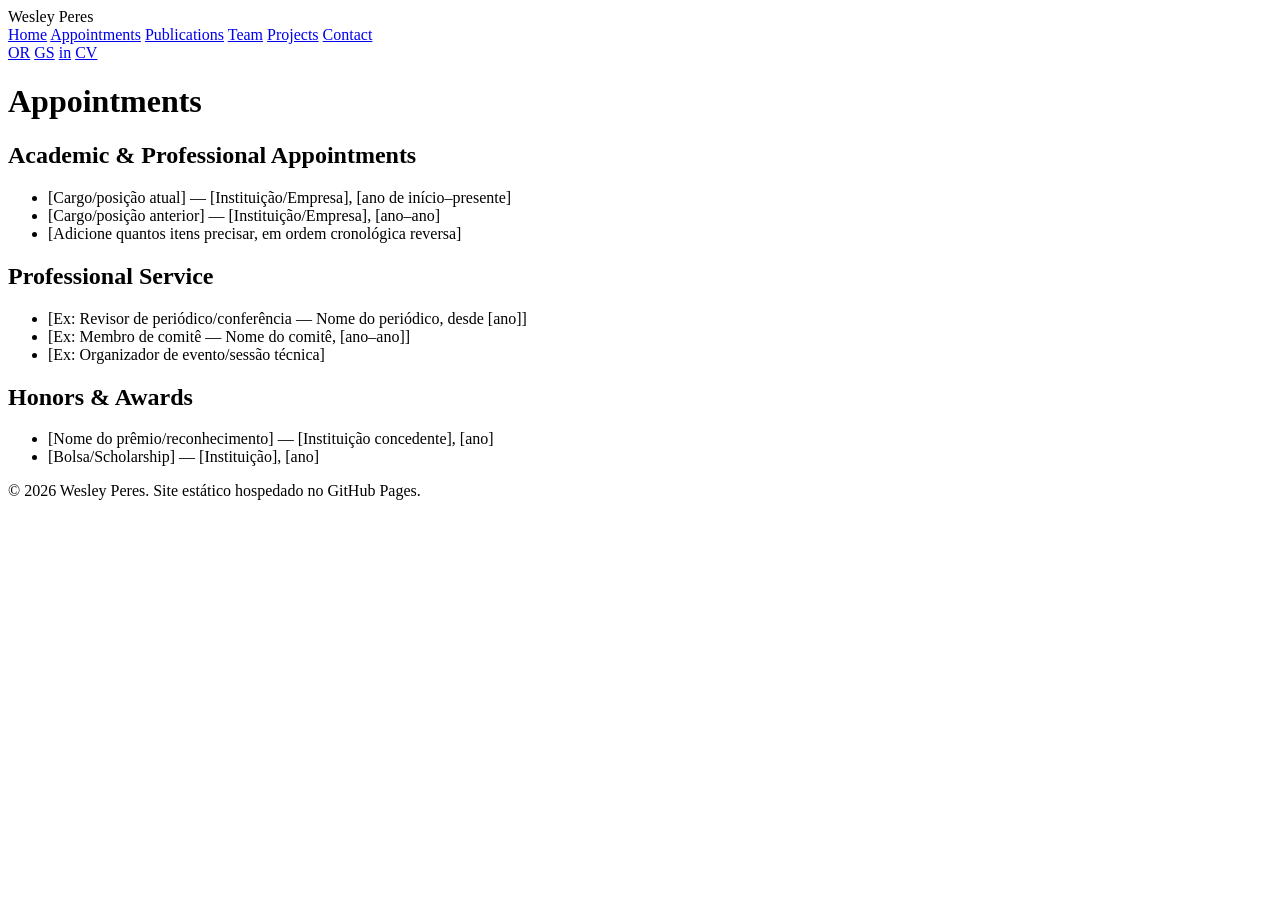
==== appointments.html @ 25b3e87f "Add files via upload" ====
<!DOCTYPE html>
<html lang="pt-br">
<head>
<meta charset="UTF-8">
<meta name="viewport" content="width=device-width, initial-scale=1, user-scalable=no">
<title>Wesley Peres - Appointments</title>
<link rel="stylesheet" href="style.css">
</head>
<body>

<header class="site-header">
  <nav class="site-nav">
    <span class="brand">Wesley Peres</span>
    <div class="nav-right">
      <div class="nav-links">
        <a href="index.html">Home</a>
        <a href="appointments.html" class="active">Appointments</a>
        <a href="publications.html">Publications</a>
        <a href="team.html">Team</a>
        <a href="projects.html">Projects</a>
        <a href="contact.html">Contact</a>
      </div>
      <div class="social-icons">
        <a href="#" title="ORCID" class="icon-link placeholder">OR</a>
        <a href="#" title="Google Scholar" class="icon-link placeholder">GS</a>
        <a href="#" title="LinkedIn" class="icon-link placeholder">in</a>
        <a href="#" title="Bio / CV" class="icon-link placeholder">CV</a>
      </div>
    </div>
  </nav>
</header>

<main>
  <h1>Appointments</h1>

  <h2>Academic &amp; Professional Appointments</h2>
  <ul class="topic-list">
    <li class="placeholder">[Cargo/posição atual] — [Instituição/Empresa], [ano de início–presente]</li>
    <li class="placeholder">[Cargo/posição anterior] — [Instituição/Empresa], [ano–ano]</li>
    <li class="placeholder">[Adicione quantos itens precisar, em ordem cronológica reversa]</li>
  </ul>

  <h2>Professional Service</h2>
  <ul class="topic-list">
    <li class="placeholder">[Ex: Revisor de periódico/conferência — Nome do periódico, desde [ano]]</li>
    <li class="placeholder">[Ex: Membro de comitê — Nome do comitê, [ano–ano]]</li>
    <li class="placeholder">[Ex: Organizador de evento/sessão técnica]</li>
  </ul>

  <h2>Honors &amp; Awards</h2>
  <ul class="topic-list">
    <li class="placeholder">[Nome do prêmio/reconhecimento] — [Instituição concedente], [ano]</li>
    <li class="placeholder">[Bolsa/Scholarship] — [Instituição], [ano]</li>
  </ul>
</main>

<footer class="site-footer">
  &copy; 2026 Wesley Peres. Site estático hospedado no GitHub Pages.
</footer>

</body>
</html>
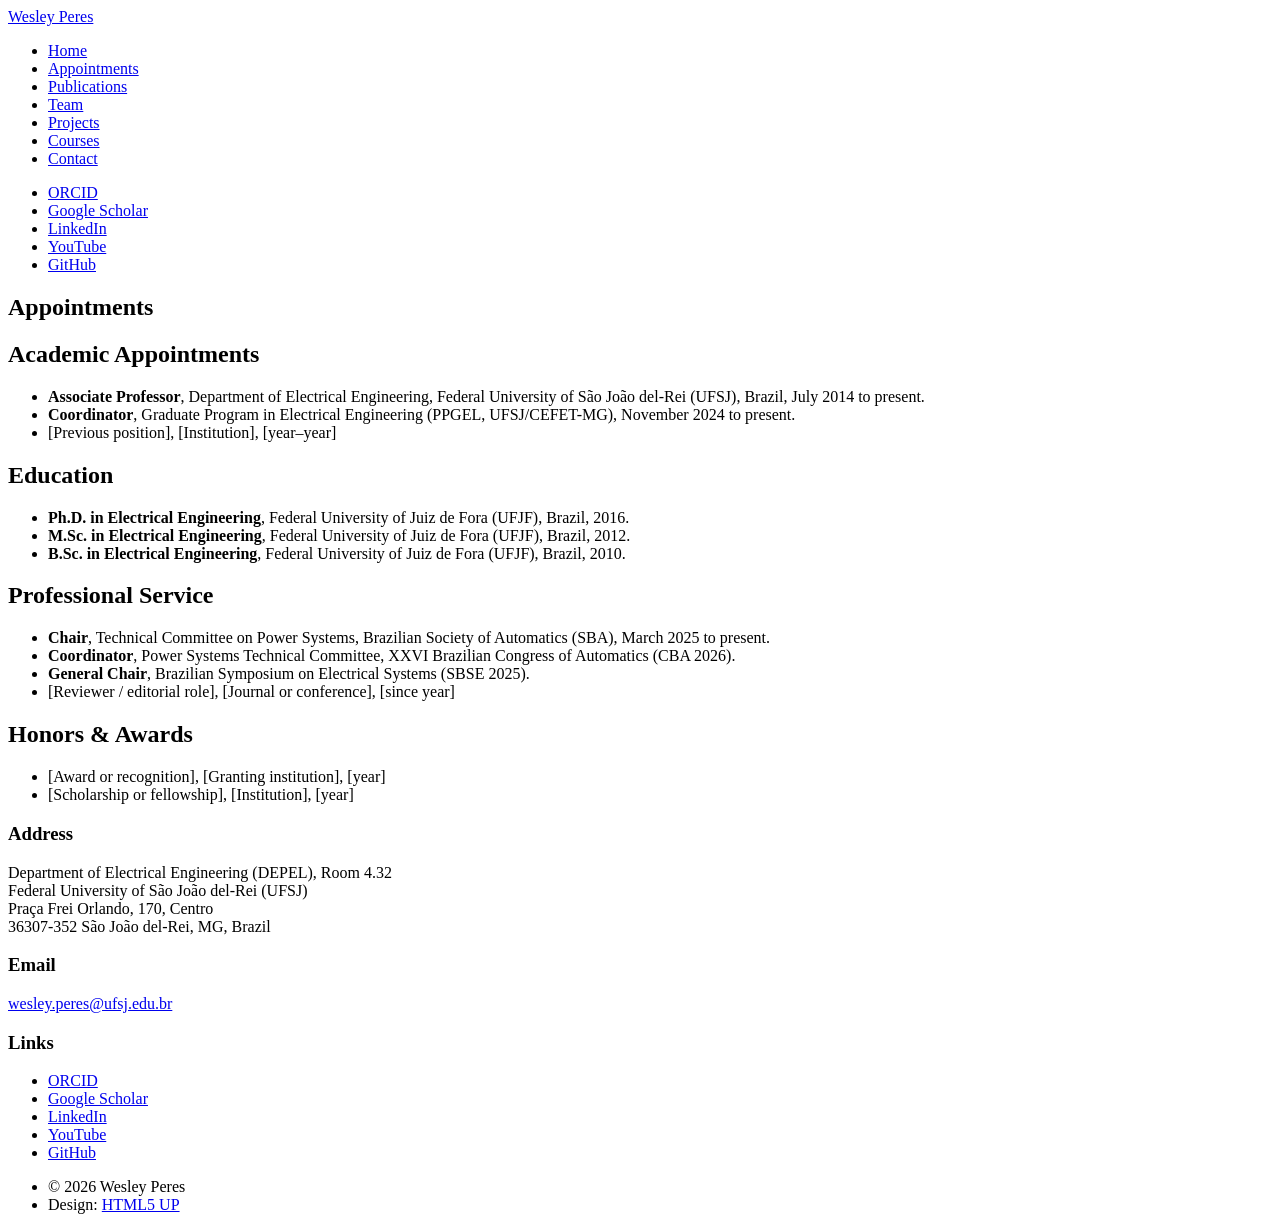
==== commit b8f99a1d: "Add files via upload" ====
--- a/appointments.html
+++ b/appointments.html
@@ -1,62 +1,131 @@
-<!DOCTYPE html>
-<html lang="pt-br">
-<head>
-<meta charset="UTF-8">
-<meta name="viewport" content="width=device-width, initial-scale=1, user-scalable=no">
-<title>Wesley Peres - Appointments</title>
-<link rel="stylesheet" href="style.css">
-</head>
-<body>
+<!DOCTYPE HTML>
+<!--
+	Massively by HTML5 UP
+	html5up.net | @ajlkn
+	Free for personal and commercial use under the CCA 3.0 license (html5up.net/license)
+-->
+<html lang="en">
+	<head>
+		<title>Wesley Peres - Appointments</title>
+		<meta charset="utf-8" />
+		<meta name="viewport" content="width=device-width, initial-scale=1" />
+		<meta name="description" content="Wesley Peres, Associate Professor of Electrical Engineering at the Federal University of São João del-Rei (UFSJ), Brazil. Power system dynamics, control, optimization and stability." />
+		<link rel="stylesheet" href="assets/css/main.css" />
+		<link rel="stylesheet" href="assets/css/custom.css" />
+		<noscript><link rel="stylesheet" href="assets/css/noscript.css" /></noscript>
+	</head>
+	<body class="is-preload">
 
-<header class="site-header">
-  <nav class="site-nav">
-    <span class="brand">Wesley Peres</span>
-    <div class="nav-right">
-      <div class="nav-links">
-        <a href="index.html">Home</a>
-        <a href="appointments.html" class="active">Appointments</a>
-        <a href="publications.html">Publications</a>
-        <a href="team.html">Team</a>
-        <a href="projects.html">Projects</a>
-        <a href="contact.html">Contact</a>
-      </div>
-      <div class="social-icons">
-        <a href="#" title="ORCID" class="icon-link placeholder">OR</a>
-        <a href="#" title="Google Scholar" class="icon-link placeholder">GS</a>
-        <a href="#" title="LinkedIn" class="icon-link placeholder">in</a>
-        <a href="#" title="Bio / CV" class="icon-link placeholder">CV</a>
-      </div>
-    </div>
-  </nav>
-</header>
+		<!-- Wrapper -->
+			<div id="wrapper">
 
-<main>
-  <h1>Appointments</h1>
+				<!-- Header -->
+					<header id="header">
+						<a href="index.html" class="logo">Wesley Peres</a>
+					</header>
 
-  <h2>Academic &amp; Professional Appointments</h2>
-  <ul class="topic-list">
-    <li class="placeholder">[Cargo/posição atual] — [Instituição/Empresa], [ano de início–presente]</li>
-    <li class="placeholder">[Cargo/posição anterior] — [Instituição/Empresa], [ano–ano]</li>
-    <li class="placeholder">[Adicione quantos itens precisar, em ordem cronológica reversa]</li>
-  </ul>
+				<!-- Nav -->
+					<nav id="nav">
+						<ul class="links">
+							<li><a href="index.html">Home</a></li>
+							<li class="active"><a href="appointments.html">Appointments</a></li>
+							<li><a href="publications.html">Publications</a></li>
+							<li><a href="team.html">Team</a></li>
+							<li><a href="projects.html">Projects</a></li>
+							<li><a href="courses.html">Courses</a></li>
+							<li><a href="contact.html">Contact</a></li>
+						</ul>
+						<ul class="icons">
+							<li><a href="https://orcid.org/0000-0003-3668-040X" class="icon brands fa-orcid"><span class="label">ORCID</span></a></li>
+							<li><a href="https://wesleyperesbr.github.io/bio/" class="icon solid fa-graduation-cap"><span class="label">Google Scholar</span></a></li><!-- TODO: trocar pelo link direto do Google Scholar -->
+							<li><a href="https://wesleyperesbr.github.io/bio/" class="icon brands fa-linkedin-in"><span class="label">LinkedIn</span></a></li><!-- TODO: trocar pelo link direto do LinkedIn -->
+							<li><a href="https://wesleyperesbr.github.io/bio/" class="icon brands fa-youtube"><span class="label">YouTube</span></a></li><!-- TODO: trocar pelo link direto do canal -->
+							<li><a href="https://github.com/wesleyperesbr" class="icon brands fa-github"><span class="label">GitHub</span></a></li>
+						</ul>
+					</nav>
 
-  <h2>Professional Service</h2>
-  <ul class="topic-list">
-    <li class="placeholder">[Ex: Revisor de periódico/conferência — Nome do periódico, desde [ano]]</li>
-    <li class="placeholder">[Ex: Membro de comitê — Nome do comitê, [ano–ano]]</li>
-    <li class="placeholder">[Ex: Organizador de evento/sessão técnica]</li>
-  </ul>
+				<!-- Main -->
+					<div id="main">
 
-  <h2>Honors &amp; Awards</h2>
-  <ul class="topic-list">
-    <li class="placeholder">[Nome do prêmio/reconhecimento] — [Instituição concedente], [ano]</li>
-    <li class="placeholder">[Bolsa/Scholarship] — [Instituição], [ano]</li>
-  </ul>
-</main>
+						<section class="post">
+								<header class="major">
+									<h1>Appointments</h1>
+								</header>
 
-<footer class="site-footer">
-  &copy; 2026 Wesley Peres. Site estático hospedado no GitHub Pages.
-</footer>
+								<h2>Academic Appointments</h2>
+								<ul>
+									<li><b>Associate Professor</b>, Department of Electrical Engineering, Federal University of São João del-Rei (UFSJ), Brazil, July 2014 to present.</li>
+									<li><b>Coordinator</b>, Graduate Program in Electrical Engineering (PPGEL, UFSJ/CEFET-MG), November 2024 to present.</li><!-- CONFIRA: título exato do cargo e datas -->
+									<li>[Previous position], [Institution], [year–year]</li>
+								</ul>
 
-</body>
+								<h2>Education</h2>
+								<ul>
+									<li><b>Ph.D. in Electrical Engineering</b>, Federal University of Juiz de Fora (UFJF), Brazil, 2016.</li>
+									<li><b>M.Sc. in Electrical Engineering</b>, Federal University of Juiz de Fora (UFJF), Brazil, 2012.</li>
+									<li><b>B.Sc. in Electrical Engineering</b>, Federal University of Juiz de Fora (UFJF), Brazil, 2010.</li>
+								</ul>
+
+								<h2>Professional Service</h2>
+								<ul>
+									<li><b>Chair</b>, Technical Committee on Power Systems, Brazilian Society of Automatics (SBA), March 2025 to present.</li>
+									<li><b>Coordinator</b>, Power Systems Technical Committee, XXVI Brazilian Congress of Automatics (CBA 2026).</li>
+									<li><b>General Chair</b>, Brazilian Symposium on Electrical Systems (SBSE 2025).</li>
+									<li>[Reviewer / editorial role], [Journal or conference], [since year]</li>
+								</ul>
+
+								<h2>Honors &amp; Awards</h2>
+								<ul>
+									<li>[Award or recognition], [Granting institution], [year]</li>
+									<li>[Scholarship or fellowship], [Institution], [year]</li>
+								</ul>
+
+						</section>
+
+					</div>
+
+				<!-- Footer -->
+					<footer id="footer">
+						<section class="split contact">
+							<section class="alt">
+								<h3>Address</h3>
+								<p>Department of Electrical Engineering (DEPEL), Room 4.32<br />
+								Federal University of São João del-Rei (UFSJ)<br />
+								Praça Frei Orlando, 170, Centro<br />
+								36307-352 São João del-Rei, MG, Brazil</p>
+							</section>
+							<section>
+								<h3>Email</h3>
+								<p><a href="mailto:wesley.peres@ufsj.edu.br">wesley.peres@ufsj.edu.br</a></p>
+							</section>
+							<section>
+								<h3>Links</h3>
+								<ul class="icons alt">
+									<li><a href="https://orcid.org/0000-0003-3668-040X" class="icon brands alt fa-orcid"><span class="label">ORCID</span></a></li>
+							<li><a href="https://wesleyperesbr.github.io/bio/" class="icon solid alt fa-graduation-cap"><span class="label">Google Scholar</span></a></li><!-- TODO: trocar pelo link direto do Google Scholar -->
+							<li><a href="https://wesleyperesbr.github.io/bio/" class="icon brands alt fa-linkedin-in"><span class="label">LinkedIn</span></a></li><!-- TODO: trocar pelo link direto do LinkedIn -->
+							<li><a href="https://wesleyperesbr.github.io/bio/" class="icon brands alt fa-youtube"><span class="label">YouTube</span></a></li><!-- TODO: trocar pelo link direto do canal -->
+							<li><a href="https://github.com/wesleyperesbr" class="icon brands alt fa-github"><span class="label">GitHub</span></a></li>
+								</ul>
+							</section>
+						</section>
+					</footer>
+
+				<!-- Copyright -->
+					<div id="copyright">
+						<ul><li>&copy; 2026 Wesley Peres</li><li>Design: <a href="https://html5up.net">HTML5 UP</a></li></ul>
+					</div>
+
+			</div>
+
+		<!-- Scripts -->
+			<script src="assets/js/jquery.min.js"></script>
+			<script src="assets/js/jquery.scrollex.min.js"></script>
+			<script src="assets/js/jquery.scrolly.min.js"></script>
+			<script src="assets/js/browser.min.js"></script>
+			<script src="assets/js/breakpoints.min.js"></script>
+			<script src="assets/js/util.js"></script>
+			<script src="assets/js/main.js"></script>
+
+	</body>
 </html>
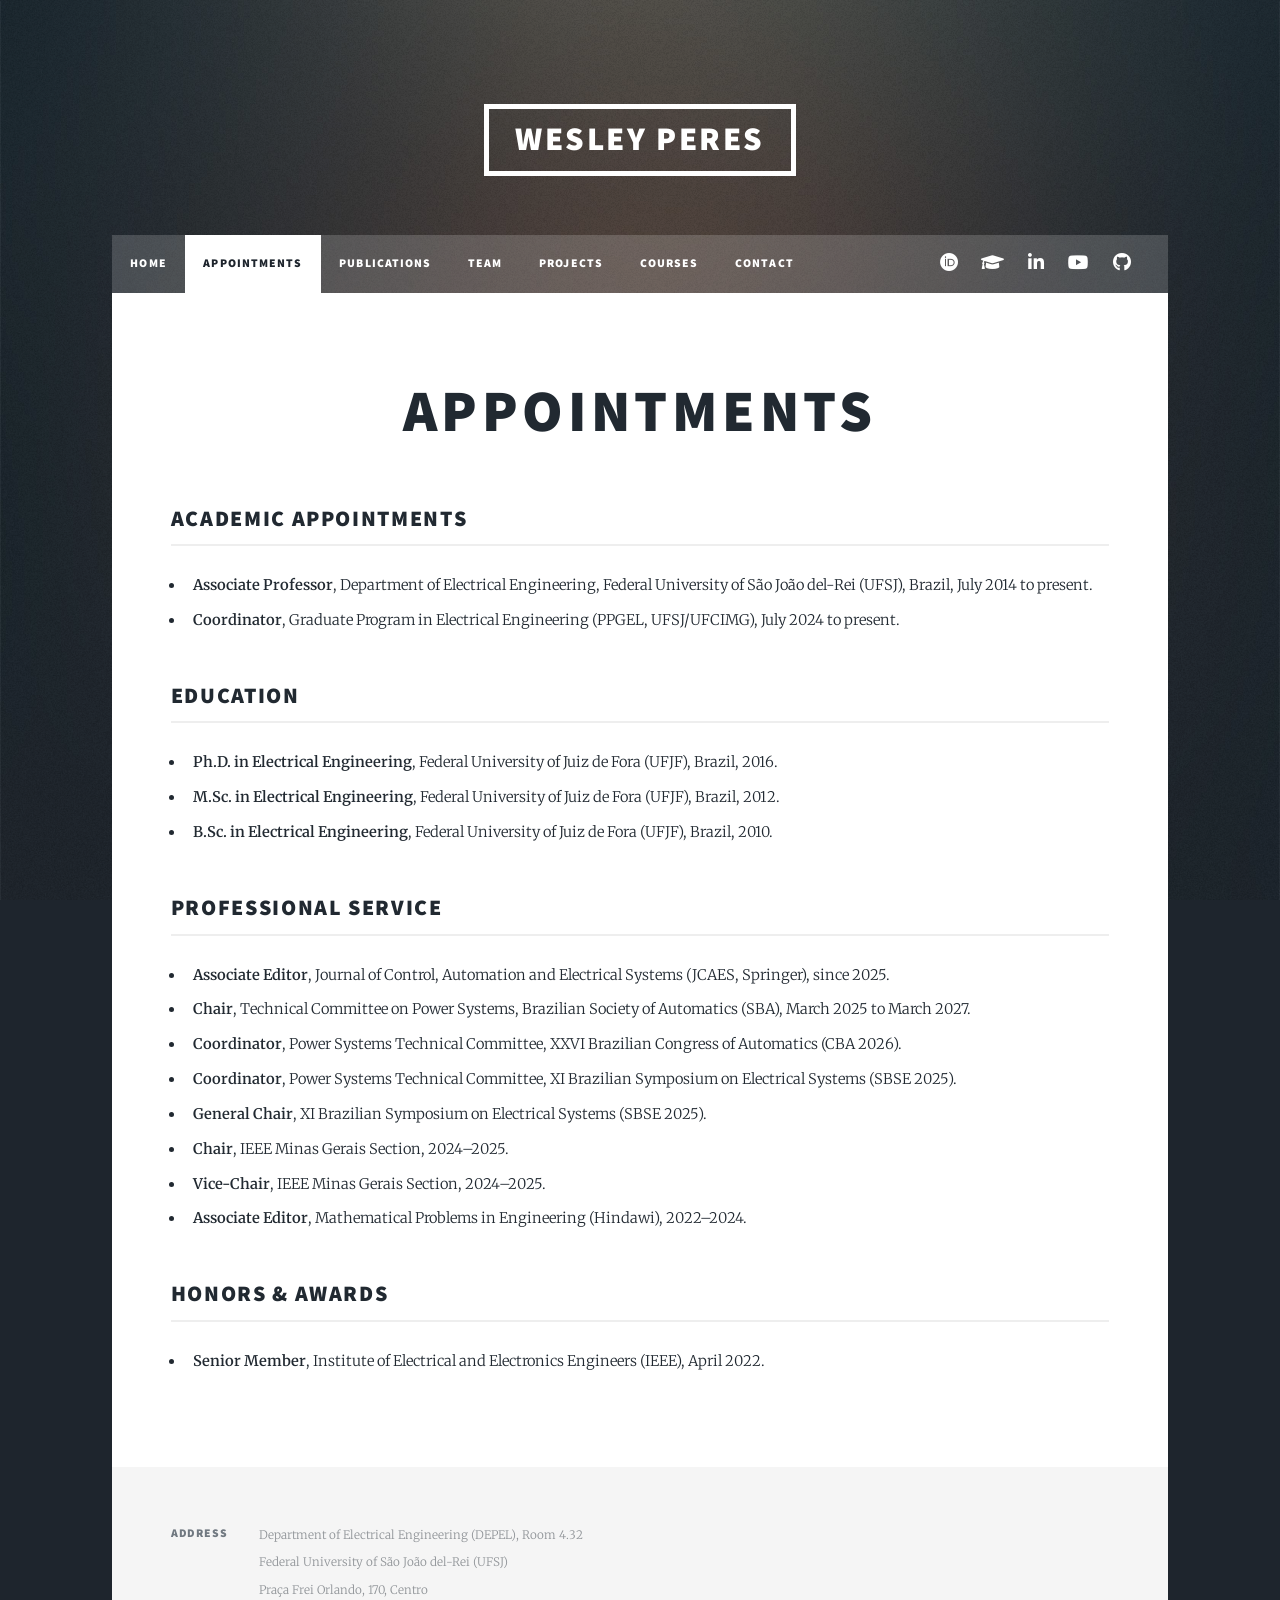
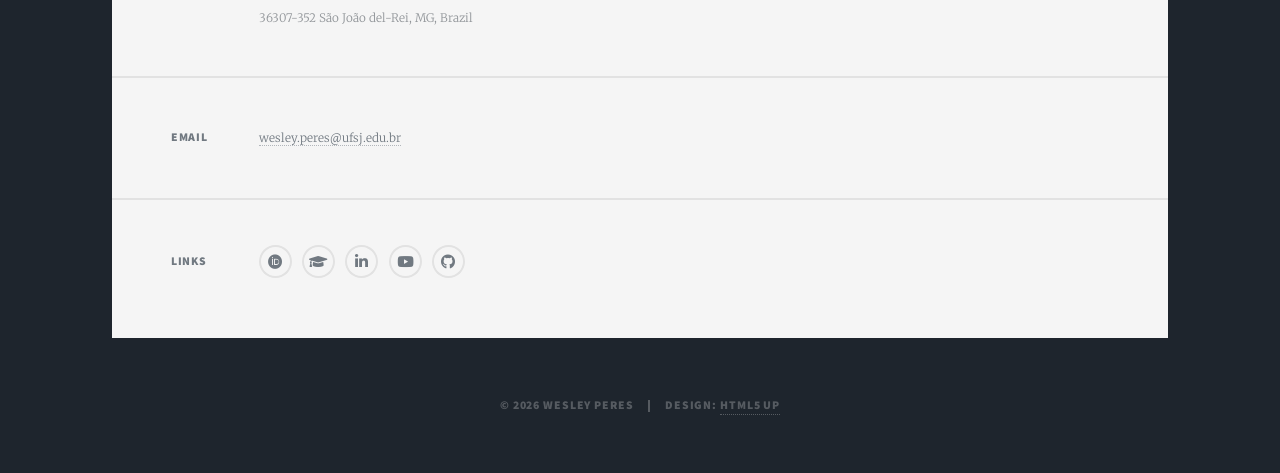
==== commit 94afa512: "Add files via upload" ====
--- a/appointments.html
+++ b/appointments.html
@@ -55,8 +55,7 @@
 								<h2>Academic Appointments</h2>
 								<ul>
 									<li><b>Associate Professor</b>, Department of Electrical Engineering, Federal University of São João del-Rei (UFSJ), Brazil, July 2014 to present.</li>
-									<li><b>Coordinator</b>, Graduate Program in Electrical Engineering (PPGEL, UFSJ/CEFET-MG), November 2024 to present.</li><!-- CONFIRA: título exato do cargo e datas -->
-									<li>[Previous position], [Institution], [year–year]</li>
+									<li><b>Coordinator</b>, Graduate Program in Electrical Engineering (PPGEL, UFSJ/UFCIMG), July 2024 to present.</li>
 								</ul>
 
 								<h2>Education</h2>
@@ -68,16 +67,19 @@
 
 								<h2>Professional Service</h2>
 								<ul>
-									<li><b>Chair</b>, Technical Committee on Power Systems, Brazilian Society of Automatics (SBA), March 2025 to present.</li>
+									<li><b>Associate Editor</b>, Journal of Control, Automation and Electrical Systems (JCAES, Springer), since 2025.</li>
+									<li><b>Chair</b>, Technical Committee on Power Systems, Brazilian Society of Automatics (SBA), March 2025 to March 2027.</li>
 									<li><b>Coordinator</b>, Power Systems Technical Committee, XXVI Brazilian Congress of Automatics (CBA 2026).</li>
-									<li><b>General Chair</b>, Brazilian Symposium on Electrical Systems (SBSE 2025).</li>
-									<li>[Reviewer / editorial role], [Journal or conference], [since year]</li>
+									<li><b>Coordinator</b>, Power Systems Technical Committee, XI Brazilian Symposium on Electrical Systems (SBSE 2025).</li>
+									<li><b>General Chair</b>, XI Brazilian Symposium on Electrical Systems (SBSE 2025).</li>
+									<li><b>Chair</b>, IEEE Minas Gerais Section, 2024&ndash;2025.</li>
+									<li><b>Vice-Chair</b>, IEEE Minas Gerais Section, 2024&ndash;2025.</li>
+									<li><b>Associate Editor</b>, Mathematical Problems in Engineering (Hindawi), 2022&ndash;2024.</li>
 								</ul>
 
 								<h2>Honors &amp; Awards</h2>
 								<ul>
-									<li>[Award or recognition], [Granting institution], [year]</li>
-									<li>[Scholarship or fellowship], [Institution], [year]</li>
+									<li><b>Senior Member</b>, Institute of Electrical and Electronics Engineers (IEEE), April 2022.</li>
 								</ul>
 
 						</section>
--- a/assets/css/main.css
+++ b/assets/css/main.css
@@ -0,0 +1,4689 @@
+@import url(fontawesome-all.min.css);
+@import url("https://fonts.googleapis.com/css?family=Merriweather:300,700,300italic,700italic|Source+Sans+Pro:900");
+
+/*
+	Massively by HTML5 UP
+	html5up.net | @ajlkn
+	Free for personal and commercial use under the CCA 3.0 license (html5up.net/license)
+*/
+
+html, body, div, span, applet, object,
+iframe, h1, h2, h3, h4, h5, h6, p, blockquote,
+pre, a, abbr, acronym, address, big, cite,
+code, del, dfn, em, img, ins, kbd, q, s, samp,
+small, strike, strong, sub, sup, tt, var, b,
+u, i, center, dl, dt, dd, ol, ul, li, fieldset,
+form, label, legend, table, caption, tbody,
+tfoot, thead, tr, th, td, article, aside,
+canvas, details, embed, figure, figcaption,
+footer, header, hgroup, menu, nav, output, ruby,
+section, summary, time, mark, audio, video {
+	margin: 0;
+	padding: 0;
+	border: 0;
+	font-size: 100%;
+	font: inherit;
+	vertical-align: baseline;}
+
+article, aside, details, figcaption, figure,
+footer, header, hgroup, menu, nav, section {
+	display: block;}
+
+body {
+	line-height: 1;
+}
+
+ol, ul {
+	list-style: none;
+}
+
+blockquote, q {
+	quotes: none;
+}
+
+	blockquote:before, blockquote:after, q:before, q:after {
+		content: '';
+		content: none;
+	}
+
+table {
+	border-collapse: collapse;
+	border-spacing: 0;
+}
+
+body {
+	-webkit-text-size-adjust: none;
+}
+
+mark {
+	background-color: transparent;
+	color: inherit;
+}
+
+input::-moz-focus-inner {
+	border: 0;
+	padding: 0;
+}
+
+input, select, textarea {
+	-moz-appearance: none;
+	-webkit-appearance: none;
+	-ms-appearance: none;
+	appearance: none;
+}
+
+/* Basic */
+
+	@-ms-viewport {
+		width: device-width;
+	}
+
+	body {
+		-ms-overflow-style: scrollbar;
+	}
+
+	@media screen and (max-width: 480px) {
+
+		html, body {
+			min-width: 320px;
+		}
+
+	}
+
+	html {
+		box-sizing: border-box;
+	}
+
+	*, *:before, *:after {
+		box-sizing: inherit;
+	}
+
+	body {
+		background-color: #1e252d;
+	}
+
+		body.is-preload *, body.is-preload *:before, body.is-preload *:after {
+			-moz-animation: none !important;
+			-webkit-animation: none !important;
+			-ms-animation: none !important;
+			animation: none !important;
+			-moz-transition: none !important;
+			-webkit-transition: none !important;
+			-ms-transition: none !important;
+			transition: none !important;
+		}
+
+/* Type */
+
+	html {
+		font-size: 16pt;
+	}
+
+		@media screen and (max-width: 1680px) {
+
+			html {
+				font-size: 12pt;
+			}
+
+		}
+
+		@media screen and (max-width: 1280px) {
+
+			html {
+				font-size: 11pt;
+			}
+
+		}
+
+		@media screen and (max-width: 360px) {
+
+			html {
+				font-size: 10pt;
+			}
+
+		}
+
+	body {
+		color: #212931;
+	}
+
+	body, input, select, textarea {
+		font-family: "Merriweather", Georgia, serif;
+		font-weight: 300;
+		font-size: 1rem;
+		line-height: 2.375;
+	}
+
+	a {
+		-moz-transition: color 0.2s ease-in-out, background-color 0.2s ease-in-out, border-color 0.2s ease-in-out, box-shadow 0.2s ease-in-out;
+		-webkit-transition: color 0.2s ease-in-out, background-color 0.2s ease-in-out, border-color 0.2s ease-in-out, box-shadow 0.2s ease-in-out;
+		-ms-transition: color 0.2s ease-in-out, background-color 0.2s ease-in-out, border-color 0.2s ease-in-out, box-shadow 0.2s ease-in-out;
+		transition: color 0.2s ease-in-out, background-color 0.2s ease-in-out, border-color 0.2s ease-in-out, box-shadow 0.2s ease-in-out;
+		border-bottom: dotted 1px;
+		text-decoration: none;
+	}
+
+		a:hover {
+			border-bottom-color: transparent;
+		}
+
+	strong, b {
+		font-weight: 600;
+	}
+
+	em, i {
+		font-style: italic;
+	}
+
+	p {
+		text-align: justify;
+		margin: 0 0 2rem 0;
+	}
+
+	h1, h2, h3, h4, h5, h6 {
+		font-family: "Source Sans Pro", Helvetica, sans-serif;
+		font-weight: 900;
+		line-height: 1.5;
+		letter-spacing: 0.075em;
+		text-transform: uppercase;
+		margin: 0 0 1rem 0;
+	}
+
+		h1 a, h2 a, h3 a, h4 a, h5 a, h6 a {
+			border-bottom: 0;
+			color: inherit;
+			text-decoration: none;
+		}
+
+	h1 {
+		font-size: 4rem;
+		line-height: 1.1;
+		margin: 0 0 2rem 0;
+	}
+
+	h2 {
+		font-size: 1.75rem;
+		line-height: 1.3;
+		margin: 0 0 1.5rem 0;
+	}
+
+	h3 {
+		font-size: 1.25rem;
+		margin: 0 0 1.5rem 0;
+	}
+
+	h4 {
+		font-size: 1rem;
+	}
+
+	h5 {
+		font-size: 0.9rem;
+	}
+
+	h6 {
+		font-size: 0.8rem;
+	}
+
+	sub {
+		font-size: 0.8rem;
+		position: relative;
+		top: 0.5rem;
+	}
+
+	sup {
+		font-size: 0.8rem;
+		position: relative;
+		top: -0.5rem;
+	}
+
+	blockquote {
+		border-left: solid 4px;
+		font-style: italic;
+		margin: 0 0 2rem 0;
+		padding: 0.5rem 0 0.5rem 2rem;
+	}
+
+	code {
+		border: solid 2px;
+		font-family: "Courier New", monospace;
+		font-size: 0.9rem;
+		margin: 0 0.25rem;
+		padding: 0.25rem 0.65rem;
+	}
+
+	pre {
+		-webkit-overflow-scrolling: touch;
+		font-family: "Courier New", monospace;
+		font-size: 0.9rem;
+		margin: 0 0 2rem 0;
+	}
+
+		pre code {
+			display: block;
+			line-height: 1.75;
+			padding: 1rem 1.5rem;
+			overflow-x: auto;
+		}
+
+	hr {
+		border: 0;
+		border-bottom: solid 2px;
+		margin: 3rem 0;
+	}
+
+		hr.major {
+			margin: 5rem 0;
+		}
+
+	.align-left {
+		text-align: left;
+	}
+
+	.align-center {
+		text-align: center;
+	}
+
+	.align-right {
+		text-align: right;
+	}
+
+	input, select, textarea {
+		color: #212931;
+	}
+
+	a {
+		color: #212931;
+		border-bottom-color: rgba(33, 41, 49, 0.5);
+	}
+
+		a:hover {
+			border-bottom-color: transparent;
+			color: #18bfef !important;
+		}
+
+	strong, b {
+		color: #212931;
+	}
+
+	h1, h2, h3, h4, h5, h6 {
+		color: #212931;
+	}
+
+	blockquote {
+		border-left-color: #eeeeee;
+	}
+
+	code {
+		background: rgba(220, 220, 220, 0.25);
+		border-color: #eeeeee;
+	}
+
+	hr {
+		border-bottom-color: #eeeeee;
+	}
+
+/* Row */
+
+	.row {
+		display: flex;
+		flex-wrap: wrap;
+		box-sizing: border-box;
+		align-items: stretch;
+	}
+
+		.row > * {
+			box-sizing: border-box;
+		}
+
+		.row.gtr-uniform > * > :last-child {
+			margin-bottom: 0;
+		}
+
+		.row.aln-left {
+			justify-content: flex-start;
+		}
+
+		.row.aln-center {
+			justify-content: center;
+		}
+
+		.row.aln-right {
+			justify-content: flex-end;
+		}
+
+		.row.aln-top {
+			align-items: flex-start;
+		}
+
+		.row.aln-middle {
+			align-items: center;
+		}
+
+		.row.aln-bottom {
+			align-items: flex-end;
+		}
+
+		.row > .imp {
+			order: -1;
+		}
+
+		.row > .col-1 {
+			width: 8.33333%;
+		}
+
+		.row > .off-1 {
+			margin-left: 8.33333%;
+		}
+
+		.row > .col-2 {
+			width: 16.66667%;
+		}
+
+		.row > .off-2 {
+			margin-left: 16.66667%;
+		}
+
+		.row > .col-3 {
+			width: 25%;
+		}
+
+		.row > .off-3 {
+			margin-left: 25%;
+		}
+
+		.row > .col-4 {
+			width: 33.33333%;
+		}
+
+		.row > .off-4 {
+			margin-left: 33.33333%;
+		}
+
+		.row > .col-5 {
+			width: 41.66667%;
+		}
+
+		.row > .off-5 {
+			margin-left: 41.66667%;
+		}
+
+		.row > .col-6 {
+			width: 50%;
+		}
+
+		.row > .off-6 {
+			margin-left: 50%;
+		}
+
+		.row > .col-7 {
+			width: 58.33333%;
+		}
+
+		.row > .off-7 {
+			margin-left: 58.33333%;
+		}
+
+		.row > .col-8 {
+			width: 66.66667%;
+		}
+
+		.row > .off-8 {
+			margin-left: 66.66667%;
+		}
+
+		.row > .col-9 {
+			width: 75%;
+		}
+
+		.row > .off-9 {
+			margin-left: 75%;
+		}
+
+		.row > .col-10 {
+			width: 83.33333%;
+		}
+
+		.row > .off-10 {
+			margin-left: 83.33333%;
+		}
+
+		.row > .col-11 {
+			width: 91.66667%;
+		}
+
+		.row > .off-11 {
+			margin-left: 91.66667%;
+		}
+
+		.row > .col-12 {
+			width: 100%;
+		}
+
+		.row > .off-12 {
+			margin-left: 100%;
+		}
+
+		.row.gtr-0 {
+			margin-top: 0;
+			margin-left: 0rem;
+		}
+
+			.row.gtr-0 > * {
+				padding: 0 0 0 0rem;
+			}
+
+			.row.gtr-0.gtr-uniform {
+				margin-top: 0rem;
+			}
+
+				.row.gtr-0.gtr-uniform > * {
+					padding-top: 0rem;
+				}
+
+		.row.gtr-25 {
+			margin-top: 0;
+			margin-left: -0.375rem;
+		}
+
+			.row.gtr-25 > * {
+				padding: 0 0 0 0.375rem;
+			}
+
+			.row.gtr-25.gtr-uniform {
+				margin-top: -0.375rem;
+			}
+
+				.row.gtr-25.gtr-uniform > * {
+					padding-top: 0.375rem;
+				}
+
+		.row.gtr-50 {
+			margin-top: 0;
+			margin-left: -0.75rem;
+		}
+
+			.row.gtr-50 > * {
+				padding: 0 0 0 0.75rem;
+			}
+
+			.row.gtr-50.gtr-uniform {
+				margin-top: -0.75rem;
+			}
+
+				.row.gtr-50.gtr-uniform > * {
+					padding-top: 0.75rem;
+				}
+
+		.row {
+			margin-top: 0;
+			margin-left: -1.5rem;
+		}
+
+			.row > * {
+				padding: 0 0 0 1.5rem;
+			}
+
+			.row.gtr-uniform {
+				margin-top: -1.5rem;
+			}
+
+				.row.gtr-uniform > * {
+					padding-top: 1.5rem;
+				}
+
+		.row.gtr-150 {
+			margin-top: 0;
+			margin-left: -2.25rem;
+		}
+
+			.row.gtr-150 > * {
+				padding: 0 0 0 2.25rem;
+			}
+
+			.row.gtr-150.gtr-uniform {
+				margin-top: -2.25rem;
+			}
+
+				.row.gtr-150.gtr-uniform > * {
+					padding-top: 2.25rem;
+				}
+
+		.row.gtr-200 {
+			margin-top: 0;
+			margin-left: -3rem;
+		}
+
+			.row.gtr-200 > * {
+				padding: 0 0 0 3rem;
+			}
+
+			.row.gtr-200.gtr-uniform {
+				margin-top: -3rem;
+			}
+
+				.row.gtr-200.gtr-uniform > * {
+					padding-top: 3rem;
+				}
+
+		@media screen and (max-width: 1680px) {
+
+			.row {
+				display: flex;
+				flex-wrap: wrap;
+				box-sizing: border-box;
+				align-items: stretch;
+			}
+
+				.row > * {
+					box-sizing: border-box;
+				}
+
+				.row.gtr-uniform > * > :last-child {
+					margin-bottom: 0;
+				}
+
+				.row.aln-left {
+					justify-content: flex-start;
+				}
+
+				.row.aln-center {
+					justify-content: center;
+				}
+
+				.row.aln-right {
+					justify-content: flex-end;
+				}
+
+				.row.aln-top {
+					align-items: flex-start;
+				}
+
+				.row.aln-middle {
+					align-items: center;
+				}
+
+				.row.aln-bottom {
+					align-items: flex-end;
+				}
+
+				.row > .imp-xlarge {
+					order: -1;
+				}
+
+				.row > .col-1-xlarge {
+					width: 8.33333%;
+				}
+
+				.row > .off-1-xlarge {
+					margin-left: 8.33333%;
+				}
+
+				.row > .col-2-xlarge {
+					width: 16.66667%;
+				}
+
+				.row > .off-2-xlarge {
+					margin-left: 16.66667%;
+				}
+
+				.row > .col-3-xlarge {
+					width: 25%;
+				}
+
+				.row > .off-3-xlarge {
+					margin-left: 25%;
+				}
+
+				.row > .col-4-xlarge {
+					width: 33.33333%;
+				}
+
+				.row > .off-4-xlarge {
+					margin-left: 33.33333%;
+				}
+
+				.row > .col-5-xlarge {
+					width: 41.66667%;
+				}
+
+				.row > .off-5-xlarge {
+					margin-left: 41.66667%;
+				}
+
+				.row > .col-6-xlarge {
+					width: 50%;
+				}
+
+				.row > .off-6-xlarge {
+					margin-left: 50%;
+				}
+
+				.row > .col-7-xlarge {
+					width: 58.33333%;
+				}
+
+				.row > .off-7-xlarge {
+					margin-left: 58.33333%;
+				}
+
+				.row > .col-8-xlarge {
+					width: 66.66667%;
+				}
+
+				.row > .off-8-xlarge {
+					margin-left: 66.66667%;
+				}
+
+				.row > .col-9-xlarge {
+					width: 75%;
+				}
+
+				.row > .off-9-xlarge {
+					margin-left: 75%;
+				}
+
+				.row > .col-10-xlarge {
+					width: 83.33333%;
+				}
+
+				.row > .off-10-xlarge {
+					margin-left: 83.33333%;
+				}
+
+				.row > .col-11-xlarge {
+					width: 91.66667%;
+				}
+
+				.row > .off-11-xlarge {
+					margin-left: 91.66667%;
+				}
+
+				.row > .col-12-xlarge {
+					width: 100%;
+				}
+
+				.row > .off-12-xlarge {
+					margin-left: 100%;
+				}
+
+				.row.gtr-0 {
+					margin-top: 0;
+					margin-left: 0rem;
+				}
+
+					.row.gtr-0 > * {
+						padding: 0 0 0 0rem;
+					}
+
+					.row.gtr-0.gtr-uniform {
+						margin-top: 0rem;
+					}
+
+						.row.gtr-0.gtr-uniform > * {
+							padding-top: 0rem;
+						}
+
+				.row.gtr-25 {
+					margin-top: 0;
+					margin-left: -0.375rem;
+				}
+
+					.row.gtr-25 > * {
+						padding: 0 0 0 0.375rem;
+					}
+
+					.row.gtr-25.gtr-uniform {
+						margin-top: -0.375rem;
+					}
+
+						.row.gtr-25.gtr-uniform > * {
+							padding-top: 0.375rem;
+						}
+
+				.row.gtr-50 {
+					margin-top: 0;
+					margin-left: -0.75rem;
+				}
+
+					.row.gtr-50 > * {
+						padding: 0 0 0 0.75rem;
+					}
+
+					.row.gtr-50.gtr-uniform {
+						margin-top: -0.75rem;
+					}
+
+						.row.gtr-50.gtr-uniform > * {
+							padding-top: 0.75rem;
+						}
+
+				.row {
+					margin-top: 0;
+					margin-left: -1.5rem;
+				}
+
+					.row > * {
+						padding: 0 0 0 1.5rem;
+					}
+
+					.row.gtr-uniform {
+						margin-top: -1.5rem;
+					}
+
+						.row.gtr-uniform > * {
+							padding-top: 1.5rem;
+						}
+
+				.row.gtr-150 {
+					margin-top: 0;
+					margin-left: -2.25rem;
+				}
+
+					.row.gtr-150 > * {
+						padding: 0 0 0 2.25rem;
+					}
+
+					.row.gtr-150.gtr-uniform {
+						margin-top: -2.25rem;
+					}
+
+						.row.gtr-150.gtr-uniform > * {
+							padding-top: 2.25rem;
+						}
+
+				.row.gtr-200 {
+					margin-top: 0;
+					margin-left: -3rem;
+				}
+
+					.row.gtr-200 > * {
+						padding: 0 0 0 3rem;
+					}
+
+					.row.gtr-200.gtr-uniform {
+						margin-top: -3rem;
+					}
+
+						.row.gtr-200.gtr-uniform > * {
+							padding-top: 3rem;
+						}
+
+		}
+
+		@media screen and (max-width: 1280px) {
+
+			.row {
+				display: flex;
+				flex-wrap: wrap;
+				box-sizing: border-box;
+				align-items: stretch;
+			}
+
+				.row > * {
+					box-sizing: border-box;
+				}
+
+				.row.gtr-uniform > * > :last-child {
+					margin-bottom: 0;
+				}
+
+				.row.aln-left {
+					justify-content: flex-start;
+				}
+
+				.row.aln-center {
+					justify-content: center;
+				}
+
+				.row.aln-right {
+					justify-content: flex-end;
+				}
+
+				.row.aln-top {
+					align-items: flex-start;
+				}
+
+				.row.aln-middle {
+					align-items: center;
+				}
+
+				.row.aln-bottom {
+					align-items: flex-end;
+				}
+
+				.row > .imp-large {
+					order: -1;
+				}
+
+				.row > .col-1-large {
+					width: 8.33333%;
+				}
+
+				.row > .off-1-large {
+					margin-left: 8.33333%;
+				}
+
+				.row > .col-2-large {
+					width: 16.66667%;
+				}
+
+				.row > .off-2-large {
+					margin-left: 16.66667%;
+				}
+
+				.row > .col-3-large {
+					width: 25%;
+				}
+
+				.row > .off-3-large {
+					margin-left: 25%;
+				}
+
+				.row > .col-4-large {
+					width: 33.33333%;
+				}
+
+				.row > .off-4-large {
+					margin-left: 33.33333%;
+				}
+
+				.row > .col-5-large {
+					width: 41.66667%;
+				}
+
+				.row > .off-5-large {
+					margin-left: 41.66667%;
+				}
+
+				.row > .col-6-large {
+					width: 50%;
+				}
+
+				.row > .off-6-large {
+					margin-left: 50%;
+				}
+
+				.row > .col-7-large {
+					width: 58.33333%;
+				}
+
+				.row > .off-7-large {
+					margin-left: 58.33333%;
+				}
+
+				.row > .col-8-large {
+					width: 66.66667%;
+				}
+
+				.row > .off-8-large {
+					margin-left: 66.66667%;
+				}
+
+				.row > .col-9-large {
+					width: 75%;
+				}
+
+				.row > .off-9-large {
+					margin-left: 75%;
+				}
+
+				.row > .col-10-large {
+					width: 83.33333%;
+				}
+
+				.row > .off-10-large {
+					margin-left: 83.33333%;
+				}
+
+				.row > .col-11-large {
+					width: 91.66667%;
+				}
+
+				.row > .off-11-large {
+					margin-left: 91.66667%;
+				}
+
+				.row > .col-12-large {
+					width: 100%;
+				}
+
+				.row > .off-12-large {
+					margin-left: 100%;
+				}
+
+				.row.gtr-0 {
+					margin-top: 0;
+					margin-left: 0rem;
+				}
+
+					.row.gtr-0 > * {
+						padding: 0 0 0 0rem;
+					}
+
+					.row.gtr-0.gtr-uniform {
+						margin-top: 0rem;
+					}
+
+						.row.gtr-0.gtr-uniform > * {
+							padding-top: 0rem;
+						}
+
+				.row.gtr-25 {
+					margin-top: 0;
+					margin-left: -0.375rem;
+				}
+
+					.row.gtr-25 > * {
+						padding: 0 0 0 0.375rem;
+					}
+
+					.row.gtr-25.gtr-uniform {
+						margin-top: -0.375rem;
+					}
+
+						.row.gtr-25.gtr-uniform > * {
+							padding-top: 0.375rem;
+						}
+
+				.row.gtr-50 {
+					margin-top: 0;
+					margin-left: -0.75rem;
+				}
+
+					.row.gtr-50 > * {
+						padding: 0 0 0 0.75rem;
+					}
+
+					.row.gtr-50.gtr-uniform {
+						margin-top: -0.75rem;
+					}
+
+						.row.gtr-50.gtr-uniform > * {
+							padding-top: 0.75rem;
+						}
+
+				.row {
+					margin-top: 0;
+					margin-left: -1.5rem;
+				}
+
+					.row > * {
+						padding: 0 0 0 1.5rem;
+					}
+
+					.row.gtr-uniform {
+						margin-top: -1.5rem;
+					}
+
+						.row.gtr-uniform > * {
+							padding-top: 1.5rem;
+						}
+
+				.row.gtr-150 {
+					margin-top: 0;
+					margin-left: -2.25rem;
+				}
+
+					.row.gtr-150 > * {
+						padding: 0 0 0 2.25rem;
+					}
+
+					.row.gtr-150.gtr-uniform {
+						margin-top: -2.25rem;
+					}
+
+						.row.gtr-150.gtr-uniform > * {
+							padding-top: 2.25rem;
+						}
+
+				.row.gtr-200 {
+					margin-top: 0;
+					margin-left: -3rem;
+				}
+
+					.row.gtr-200 > * {
+						padding: 0 0 0 3rem;
+					}
+
+					.row.gtr-200.gtr-uniform {
+						margin-top: -3rem;
+					}
+
+						.row.gtr-200.gtr-uniform > * {
+							padding-top: 3rem;
+						}
+
+		}
+
+		@media screen and (max-width: 980px) {
+
+			.row {
+				display: flex;
+				flex-wrap: wrap;
+				box-sizing: border-box;
+				align-items: stretch;
+			}
+
+				.row > * {
+					box-sizing: border-box;
+				}
+
+				.row.gtr-uniform > * > :last-child {
+					margin-bottom: 0;
+				}
+
+				.row.aln-left {
+					justify-content: flex-start;
+				}
+
+				.row.aln-center {
+					justify-content: center;
+				}
+
+				.row.aln-right {
+					justify-content: flex-end;
+				}
+
+				.row.aln-top {
+					align-items: flex-start;
+				}
+
+				.row.aln-middle {
+					align-items: center;
+				}
+
+				.row.aln-bottom {
+					align-items: flex-end;
+				}
+
+				.row > .imp-medium {
+					order: -1;
+				}
+
+				.row > .col-1-medium {
+					width: 8.33333%;
+				}
+
+				.row > .off-1-medium {
+					margin-left: 8.33333%;
+				}
+
+				.row > .col-2-medium {
+					width: 16.66667%;
+				}
+
+				.row > .off-2-medium {
+					margin-left: 16.66667%;
+				}
+
+				.row > .col-3-medium {
+					width: 25%;
+				}
+
+				.row > .off-3-medium {
+					margin-left: 25%;
+				}
+
+				.row > .col-4-medium {
+					width: 33.33333%;
+				}
+
+				.row > .off-4-medium {
+					margin-left: 33.33333%;
+				}
+
+				.row > .col-5-medium {
+					width: 41.66667%;
+				}
+
+				.row > .off-5-medium {
+					margin-left: 41.66667%;
+				}
+
+				.row > .col-6-medium {
+					width: 50%;
+				}
+
+				.row > .off-6-medium {
+					margin-left: 50%;
+				}
+
+				.row > .col-7-medium {
+					width: 58.33333%;
+				}
+
+				.row > .off-7-medium {
+					margin-left: 58.33333%;
+				}
+
+				.row > .col-8-medium {
+					width: 66.66667%;
+				}
+
+				.row > .off-8-medium {
+					margin-left: 66.66667%;
+				}
+
+				.row > .col-9-medium {
+					width: 75%;
+				}
+
+				.row > .off-9-medium {
+					margin-left: 75%;
+				}
+
+				.row > .col-10-medium {
+					width: 83.33333%;
+				}
+
+				.row > .off-10-medium {
+					margin-left: 83.33333%;
+				}
+
+				.row > .col-11-medium {
+					width: 91.66667%;
+				}
+
+				.row > .off-11-medium {
+					margin-left: 91.66667%;
+				}
+
+				.row > .col-12-medium {
+					width: 100%;
+				}
+
+				.row > .off-12-medium {
+					margin-left: 100%;
+				}
+
+				.row.gtr-0 {
+					margin-top: 0;
+					margin-left: 0rem;
+				}
+
+					.row.gtr-0 > * {
+						padding: 0 0 0 0rem;
+					}
+
+					.row.gtr-0.gtr-uniform {
+						margin-top: 0rem;
+					}
+
+						.row.gtr-0.gtr-uniform > * {
+							padding-top: 0rem;
+						}
+
+				.row.gtr-25 {
+					margin-top: 0;
+					margin-left: -0.375rem;
+				}
+
+					.row.gtr-25 > * {
+						padding: 0 0 0 0.375rem;
+					}
+
+					.row.gtr-25.gtr-uniform {
+						margin-top: -0.375rem;
+					}
+
+						.row.gtr-25.gtr-uniform > * {
+							padding-top: 0.375rem;
+						}
+
+				.row.gtr-50 {
+					margin-top: 0;
+					margin-left: -0.75rem;
+				}
+
+					.row.gtr-50 > * {
+						padding: 0 0 0 0.75rem;
+					}
+
+					.row.gtr-50.gtr-uniform {
+						margin-top: -0.75rem;
+					}
+
+						.row.gtr-50.gtr-uniform > * {
+							padding-top: 0.75rem;
+						}
+
+				.row {
+					margin-top: 0;
+					margin-left: -1.5rem;
+				}
+
+					.row > * {
+						padding: 0 0 0 1.5rem;
+					}
+
+					.row.gtr-uniform {
+						margin-top: -1.5rem;
+					}
+
+						.row.gtr-uniform > * {
+							padding-top: 1.5rem;
+						}
+
+				.row.gtr-150 {
+					margin-top: 0;
+					margin-left: -2.25rem;
+				}
+
+					.row.gtr-150 > * {
+						padding: 0 0 0 2.25rem;
+					}
+
+					.row.gtr-150.gtr-uniform {
+						margin-top: -2.25rem;
+					}
+
+						.row.gtr-150.gtr-uniform > * {
+							padding-top: 2.25rem;
+						}
+
+				.row.gtr-200 {
+					margin-top: 0;
+					margin-left: -3rem;
+				}
+
+					.row.gtr-200 > * {
+						padding: 0 0 0 3rem;
+					}
+
+					.row.gtr-200.gtr-uniform {
+						margin-top: -3rem;
+					}
+
+						.row.gtr-200.gtr-uniform > * {
+							padding-top: 3rem;
+						}
+
+		}
+
+		@media screen and (max-width: 736px) {
+
+			.row {
+				display: flex;
+				flex-wrap: wrap;
+				box-sizing: border-box;
+				align-items: stretch;
+			}
+
+				.row > * {
+					box-sizing: border-box;
+				}
+
+				.row.gtr-uniform > * > :last-child {
+					margin-bottom: 0;
+				}
+
+				.row.aln-left {
+					justify-content: flex-start;
+				}
+
+				.row.aln-center {
+					justify-content: center;
+				}
+
+				.row.aln-right {
+					justify-content: flex-end;
+				}
+
+				.row.aln-top {
+					align-items: flex-start;
+				}
+
+				.row.aln-middle {
+					align-items: center;
+				}
+
+				.row.aln-bottom {
+					align-items: flex-end;
+				}
+
+				.row > .imp-small {
+					order: -1;
+				}
+
+				.row > .col-1-small {
+					width: 8.33333%;
+				}
+
+				.row > .off-1-small {
+					margin-left: 8.33333%;
+				}
+
+				.row > .col-2-small {
+					width: 16.66667%;
+				}
+
+				.row > .off-2-small {
+					margin-left: 16.66667%;
+				}
+
+				.row > .col-3-small {
+					width: 25%;
+				}
+
+				.row > .off-3-small {
+					margin-left: 25%;
+				}
+
+				.row > .col-4-small {
+					width: 33.33333%;
+				}
+
+				.row > .off-4-small {
+					margin-left: 33.33333%;
+				}
+
+				.row > .col-5-small {
+					width: 41.66667%;
+				}
+
+				.row > .off-5-small {
+					margin-left: 41.66667%;
+				}
+
+				.row > .col-6-small {
+					width: 50%;
+				}
+
+				.row > .off-6-small {
+					margin-left: 50%;
+				}
+
+				.row > .col-7-small {
+					width: 58.33333%;
+				}
+
+				.row > .off-7-small {
+					margin-left: 58.33333%;
+				}
+
+				.row > .col-8-small {
+					width: 66.66667%;
+				}
+
+				.row > .off-8-small {
+					margin-left: 66.66667%;
+				}
+
+				.row > .col-9-small {
+					width: 75%;
+				}
+
+				.row > .off-9-small {
+					margin-left: 75%;
+				}
+
+				.row > .col-10-small {
+					width: 83.33333%;
+				}
+
+				.row > .off-10-small {
+					margin-left: 83.33333%;
+				}
+
+				.row > .col-11-small {
+					width: 91.66667%;
+				}
+
+				.row > .off-11-small {
+					margin-left: 91.66667%;
+				}
+
+				.row > .col-12-small {
+					width: 100%;
+				}
+
+				.row > .off-12-small {
+					margin-left: 100%;
+				}
+
+				.row.gtr-0 {
+					margin-top: 0;
+					margin-left: 0rem;
+				}
+
+					.row.gtr-0 > * {
+						padding: 0 0 0 0rem;
+					}
+
+					.row.gtr-0.gtr-uniform {
+						margin-top: 0rem;
+					}
+
+						.row.gtr-0.gtr-uniform > * {
+							padding-top: 0rem;
+						}
+
+				.row.gtr-25 {
+					margin-top: 0;
+					margin-left: -0.375rem;
+				}
+
+					.row.gtr-25 > * {
+						padding: 0 0 0 0.375rem;
+					}
+
+					.row.gtr-25.gtr-uniform {
+						margin-top: -0.375rem;
+					}
+
+						.row.gtr-25.gtr-uniform > * {
+							padding-top: 0.375rem;
+						}
+
+				.row.gtr-50 {
+					margin-top: 0;
+					margin-left: -0.75rem;
+				}
+
+					.row.gtr-50 > * {
+						padding: 0 0 0 0.75rem;
+					}
+
+					.row.gtr-50.gtr-uniform {
+						margin-top: -0.75rem;
+					}
+
+						.row.gtr-50.gtr-uniform > * {
+							padding-top: 0.75rem;
+						}
+
+				.row {
+					margin-top: 0;
+					margin-left: -1.5rem;
+				}
+
+					.row > * {
+						padding: 0 0 0 1.5rem;
+					}
+
+					.row.gtr-uniform {
+						margin-top: -1.5rem;
+					}
+
+						.row.gtr-uniform > * {
+							padding-top: 1.5rem;
+						}
+
+				.row.gtr-150 {
+					margin-top: 0;
+					margin-left: -2.25rem;
+				}
+
+					.row.gtr-150 > * {
+						padding: 0 0 0 2.25rem;
+					}
+
+					.row.gtr-150.gtr-uniform {
+						margin-top: -2.25rem;
+					}
+
+						.row.gtr-150.gtr-uniform > * {
+							padding-top: 2.25rem;
+						}
+
+				.row.gtr-200 {
+					margin-top: 0;
+					margin-left: -3rem;
+				}
+
+					.row.gtr-200 > * {
+						padding: 0 0 0 3rem;
+					}
+
+					.row.gtr-200.gtr-uniform {
+						margin-top: -3rem;
+					}
+
+						.row.gtr-200.gtr-uniform > * {
+							padding-top: 3rem;
+						}
+
+		}
+
+		@media screen and (max-width: 480px) {
+
+			.row {
+				display: flex;
+				flex-wrap: wrap;
+				box-sizing: border-box;
+				align-items: stretch;
+			}
+
+				.row > * {
+					box-sizing: border-box;
+				}
+
+				.row.gtr-uniform > * > :last-child {
+					margin-bottom: 0;
+				}
+
+				.row.aln-left {
+					justify-content: flex-start;
+				}
+
+				.row.aln-center {
+					justify-content: center;
+				}
+
+				.row.aln-right {
+					justify-content: flex-end;
+				}
+
+				.row.aln-top {
+					align-items: flex-start;
+				}
+
+				.row.aln-middle {
+					align-items: center;
+				}
+
+				.row.aln-bottom {
+					align-items: flex-end;
+				}
+
+				.row > .imp-xsmall {
+					order: -1;
+				}
+
+				.row > .col-1-xsmall {
+					width: 8.33333%;
+				}
+
+				.row > .off-1-xsmall {
+					margin-left: 8.33333%;
+				}
+
+				.row > .col-2-xsmall {
+					width: 16.66667%;
+				}
+
+				.row > .off-2-xsmall {
+					margin-left: 16.66667%;
+				}
+
+				.row > .col-3-xsmall {
+					width: 25%;
+				}
+
+				.row > .off-3-xsmall {
+					margin-left: 25%;
+				}
+
+				.row > .col-4-xsmall {
+					width: 33.33333%;
+				}
+
+				.row > .off-4-xsmall {
+					margin-left: 33.33333%;
+				}
+
+				.row > .col-5-xsmall {
+					width: 41.66667%;
+				}
+
+				.row > .off-5-xsmall {
+					margin-left: 41.66667%;
+				}
+
+				.row > .col-6-xsmall {
+					width: 50%;
+				}
+
+				.row > .off-6-xsmall {
+					margin-left: 50%;
+				}
+
+				.row > .col-7-xsmall {
+					width: 58.33333%;
+				}
+
+				.row > .off-7-xsmall {
+					margin-left: 58.33333%;
+				}
+
+				.row > .col-8-xsmall {
+					width: 66.66667%;
+				}
+
+				.row > .off-8-xsmall {
+					margin-left: 66.66667%;
+				}
+
+				.row > .col-9-xsmall {
+					width: 75%;
+				}
+
+				.row > .off-9-xsmall {
+					margin-left: 75%;
+				}
+
+				.row > .col-10-xsmall {
+					width: 83.33333%;
+				}
+
+				.row > .off-10-xsmall {
+					margin-left: 83.33333%;
+				}
+
+				.row > .col-11-xsmall {
+					width: 91.66667%;
+				}
+
+				.row > .off-11-xsmall {
+					margin-left: 91.66667%;
+				}
+
+				.row > .col-12-xsmall {
+					width: 100%;
+				}
+
+				.row > .off-12-xsmall {
+					margin-left: 100%;
+				}
+
+				.row.gtr-0 {
+					margin-top: 0;
+					margin-left: 0rem;
+				}
+
+					.row.gtr-0 > * {
+						padding: 0 0 0 0rem;
+					}
+
+					.row.gtr-0.gtr-uniform {
+						margin-top: 0rem;
+					}
+
+						.row.gtr-0.gtr-uniform > * {
+							padding-top: 0rem;
+						}
+
+				.row.gtr-25 {
+					margin-top: 0;
+					margin-left: -0.375rem;
+				}
+
+					.row.gtr-25 > * {
+						padding: 0 0 0 0.375rem;
+					}
+
+					.row.gtr-25.gtr-uniform {
+						margin-top: -0.375rem;
+					}
+
+						.row.gtr-25.gtr-uniform > * {
+							padding-top: 0.375rem;
+						}
+
+				.row.gtr-50 {
+					margin-top: 0;
+					margin-left: -0.75rem;
+				}
+
+					.row.gtr-50 > * {
+						padding: 0 0 0 0.75rem;
+					}
+
+					.row.gtr-50.gtr-uniform {
+						margin-top: -0.75rem;
+					}
+
+						.row.gtr-50.gtr-uniform > * {
+							padding-top: 0.75rem;
+						}
+
+				.row {
+					margin-top: 0;
+					margin-left: -1.5rem;
+				}
+
+					.row > * {
+						padding: 0 0 0 1.5rem;
+					}
+
+					.row.gtr-uniform {
+						margin-top: -1.5rem;
+					}
+
+						.row.gtr-uniform > * {
+							padding-top: 1.5rem;
+						}
+
+				.row.gtr-150 {
+					margin-top: 0;
+					margin-left: -2.25rem;
+				}
+
+					.row.gtr-150 > * {
+						padding: 0 0 0 2.25rem;
+					}
+
+					.row.gtr-150.gtr-uniform {
+						margin-top: -2.25rem;
+					}
+
+						.row.gtr-150.gtr-uniform > * {
+							padding-top: 2.25rem;
+						}
+
+				.row.gtr-200 {
+					margin-top: 0;
+					margin-left: -3rem;
+				}
+
+					.row.gtr-200 > * {
+						padding: 0 0 0 3rem;
+					}
+
+					.row.gtr-200.gtr-uniform {
+						margin-top: -3rem;
+					}
+
+						.row.gtr-200.gtr-uniform > * {
+							padding-top: 3rem;
+						}
+
+		}
+
+		@media screen and (max-width: 360px) {
+
+			.row {
+				display: flex;
+				flex-wrap: wrap;
+				box-sizing: border-box;
+				align-items: stretch;
+			}
+
+				.row > * {
+					box-sizing: border-box;
+				}
+
+				.row.gtr-uniform > * > :last-child {
+					margin-bottom: 0;
+				}
+
+				.row.aln-left {
+					justify-content: flex-start;
+				}
+
+				.row.aln-center {
+					justify-content: center;
+				}
+
+				.row.aln-right {
+					justify-content: flex-end;
+				}
+
+				.row.aln-top {
+					align-items: flex-start;
+				}
+
+				.row.aln-middle {
+					align-items: center;
+				}
+
+				.row.aln-bottom {
+					align-items: flex-end;
+				}
+
+				.row > .imp-xxsmall {
+					order: -1;
+				}
+
+				.row > .col-1-xxsmall {
+					width: 8.33333%;
+				}
+
+				.row > .off-1-xxsmall {
+					margin-left: 8.33333%;
+				}
+
+				.row > .col-2-xxsmall {
+					width: 16.66667%;
+				}
+
+				.row > .off-2-xxsmall {
+					margin-left: 16.66667%;
+				}
+
+				.row > .col-3-xxsmall {
+					width: 25%;
+				}
+
+				.row > .off-3-xxsmall {
+					margin-left: 25%;
+				}
+
+				.row > .col-4-xxsmall {
+					width: 33.33333%;
+				}
+
+				.row > .off-4-xxsmall {
+					margin-left: 33.33333%;
+				}
+
+				.row > .col-5-xxsmall {
+					width: 41.66667%;
+				}
+
+				.row > .off-5-xxsmall {
+					margin-left: 41.66667%;
+				}
+
+				.row > .col-6-xxsmall {
+					width: 50%;
+				}
+
+				.row > .off-6-xxsmall {
+					margin-left: 50%;
+				}
+
+				.row > .col-7-xxsmall {
+					width: 58.33333%;
+				}
+
+				.row > .off-7-xxsmall {
+					margin-left: 58.33333%;
+				}
+
+				.row > .col-8-xxsmall {
+					width: 66.66667%;
+				}
+
+				.row > .off-8-xxsmall {
+					margin-left: 66.66667%;
+				}
+
+				.row > .col-9-xxsmall {
+					width: 75%;
+				}
+
+				.row > .off-9-xxsmall {
+					margin-left: 75%;
+				}
+
+				.row > .col-10-xxsmall {
+					width: 83.33333%;
+				}
+
+				.row > .off-10-xxsmall {
+					margin-left: 83.33333%;
+				}
+
+				.row > .col-11-xxsmall {
+					width: 91.66667%;
+				}
+
+				.row > .off-11-xxsmall {
+					margin-left: 91.66667%;
+				}
+
+				.row > .col-12-xxsmall {
+					width: 100%;
+				}
+
+				.row > .off-12-xxsmall {
+					margin-left: 100%;
+				}
+
+				.row.gtr-0 {
+					margin-top: 0;
+					margin-left: 0rem;
+				}
+
+					.row.gtr-0 > * {
+						padding: 0 0 0 0rem;
+					}
+
+					.row.gtr-0.gtr-uniform {
+						margin-top: 0rem;
+					}
+
+						.row.gtr-0.gtr-uniform > * {
+							padding-top: 0rem;
+						}
+
+				.row.gtr-25 {
+					margin-top: 0;
+					margin-left: -0.375rem;
+				}
+
+					.row.gtr-25 > * {
+						padding: 0 0 0 0.375rem;
+					}
+
+					.row.gtr-25.gtr-uniform {
+						margin-top: -0.375rem;
+					}
+
+						.row.gtr-25.gtr-uniform > * {
+							padding-top: 0.375rem;
+						}
+
+				.row.gtr-50 {
+					margin-top: 0;
+					margin-left: -0.75rem;
+				}
+
+					.row.gtr-50 > * {
+						padding: 0 0 0 0.75rem;
+					}
+
+					.row.gtr-50.gtr-uniform {
+						margin-top: -0.75rem;
+					}
+
+						.row.gtr-50.gtr-uniform > * {
+							padding-top: 0.75rem;
+						}
+
+				.row {
+					margin-top: 0;
+					margin-left: -1.5rem;
+				}
+
+					.row > * {
+						padding: 0 0 0 1.5rem;
+					}
+
+					.row.gtr-uniform {
+						margin-top: -1.5rem;
+					}
+
+						.row.gtr-uniform > * {
+							padding-top: 1.5rem;
+						}
+
+				.row.gtr-150 {
+					margin-top: 0;
+					margin-left: -2.25rem;
+				}
+
+					.row.gtr-150 > * {
+						padding: 0 0 0 2.25rem;
+					}
+
+					.row.gtr-150.gtr-uniform {
+						margin-top: -2.25rem;
+					}
+
+						.row.gtr-150.gtr-uniform > * {
+							padding-top: 2.25rem;
+						}
+
+				.row.gtr-200 {
+					margin-top: 0;
+					margin-left: -3rem;
+				}
+
+					.row.gtr-200 > * {
+						padding: 0 0 0 3rem;
+					}
+
+					.row.gtr-200.gtr-uniform {
+						margin-top: -3rem;
+					}
+
+						.row.gtr-200.gtr-uniform > * {
+							padding-top: 3rem;
+						}
+
+		}
+
+/* Box */
+
+	.box {
+		border: solid 2px;
+		margin-bottom: 2rem;
+		padding: 1.5rem;
+	}
+
+		.box > :last-child,
+		.box > :last-child > :last-child,
+		.box > :last-child > :last-child > :last-child {
+			margin-bottom: 0;
+		}
+
+		.box.alt {
+			border: 0;
+			border-radius: 0;
+			padding: 0;
+		}
+
+	.box {
+		border-color: #eeeeee;
+	}
+
+/* Button */
+
+	input[type="submit"],
+	input[type="reset"],
+	input[type="button"],
+	button,
+	.button {
+		-moz-appearance: none;
+		-webkit-appearance: none;
+		-ms-appearance: none;
+		appearance: none;
+		-moz-transition: background-color 0.2s ease-in-out, box-shadow 0.2s ease-in-out, color 0.2s ease-in-out;
+		-webkit-transition: background-color 0.2s ease-in-out, box-shadow 0.2s ease-in-out, color 0.2s ease-in-out;
+		-ms-transition: background-color 0.2s ease-in-out, box-shadow 0.2s ease-in-out, color 0.2s ease-in-out;
+		transition: background-color 0.2s ease-in-out, box-shadow 0.2s ease-in-out, color 0.2s ease-in-out;
+		border: 0;
+		border-radius: 0;
+		cursor: pointer;
+		display: inline-block;
+		font-family: "Source Sans Pro", Helvetica, sans-serif;
+		font-size: 0.8rem;
+		font-weight: 900;
+		letter-spacing: 0.075em;
+		height: 3rem;
+		line-height: 3rem;
+		padding: 0 2rem;
+		text-align: center;
+		text-decoration: none;
+		text-transform: uppercase;
+		white-space: nowrap;
+	}
+
+		input[type="submit"].icon:before,
+		input[type="reset"].icon:before,
+		input[type="button"].icon:before,
+		button.icon:before,
+		.button.icon:before {
+			margin-right: 0.5rem;
+		}
+
+		input[type="submit"].icon.solo,
+		input[type="reset"].icon.solo,
+		input[type="button"].icon.solo,
+		button.icon.solo,
+		.button.icon.solo {
+			position: relative;
+			width: 4rem;
+			height: 4rem;
+			line-height: 4rem;
+			border-radius: 4rem;
+			text-indent: 4rem;
+			overflow: hidden;
+			padding: 0;
+			white-space: nowrap;
+		}
+
+			input[type="submit"].icon.solo:before,
+			input[type="reset"].icon.solo:before,
+			input[type="button"].icon.solo:before,
+			button.icon.solo:before,
+			.button.icon.solo:before {
+				position: absolute;
+				display: block;
+				top: 0;
+				left: 0;
+				width: inherit;
+				height: inherit;
+				line-height: inherit;
+				font-size: 1.25rem;
+				margin-right: 0;
+				text-align: center;
+				text-indent: 0;
+			}
+
+		input[type="submit"].fit,
+		input[type="reset"].fit,
+		input[type="button"].fit,
+		button.fit,
+		.button.fit {
+			width: 100%;
+		}
+
+		input[type="submit"].small,
+		input[type="reset"].small,
+		input[type="button"].small,
+		button.small,
+		.button.small {
+			font-size: 0.7rem;
+			height: 2.5rem;
+			line-height: 2.5rem;
+			padding: 0 1.5rem;
+		}
+
+		input[type="submit"].large,
+		input[type="reset"].large,
+		input[type="button"].large,
+		button.large,
+		.button.large {
+			font-size: 0.9rem;
+			height: 3.5rem;
+			line-height: 3.5rem;
+			padding: 0 2.75rem;
+		}
+
+		@media screen and (max-width: 980px) {
+
+			input[type="submit"],
+			input[type="reset"],
+			input[type="button"],
+			button,
+			.button {
+				font-size: 0.9rem;
+				height: 3.25rem;
+				line-height: 3.25rem;
+			}
+
+				input[type="submit"].large,
+				input[type="reset"].large,
+				input[type="button"].large,
+				button.large,
+				.button.large {
+					font-size: 1rem;
+					height: 3.75rem;
+					line-height: 3.75rem;
+				}
+
+		}
+
+		input[type="submit"].disabled, input[type="submit"]:disabled,
+		input[type="reset"].disabled,
+		input[type="reset"]:disabled,
+		input[type="button"].disabled,
+		input[type="button"]:disabled,
+		button.disabled,
+		button:disabled,
+		.button.disabled,
+		.button:disabled {
+			pointer-events: none;
+			opacity: 0.25;
+		}
+
+	input[type="submit"],
+	input[type="reset"],
+	input[type="button"],
+	button,
+	.button {
+		background-color: transparent;
+		box-shadow: inset 0 0 0 2px #212931;
+		color: #212931 !important;
+	}
+
+		input[type="submit"]:hover,
+		input[type="reset"]:hover,
+		input[type="button"]:hover,
+		button:hover,
+		.button:hover {
+			box-shadow: inset 0 0 0 2px #18bfef;
+			color: #18bfef !important;
+		}
+
+		input[type="submit"].primary,
+		input[type="reset"].primary,
+		input[type="button"].primary,
+		button.primary,
+		.button.primary {
+			background-color: #212931;
+			box-shadow: none;
+			color: #ffffff !important;
+		}
+
+			input[type="submit"].primary:hover,
+			input[type="reset"].primary:hover,
+			input[type="button"].primary:hover,
+			button.primary:hover,
+			.button.primary:hover {
+				background-color: #18bfef;
+			}
+
+/* Form */
+
+	form {
+		margin: 0 0 2rem 0;
+	}
+
+		form > :last-child {
+			margin-bottom: 0;
+		}
+
+		form > .fields {
+			display: -moz-flex;
+			display: -webkit-flex;
+			display: -ms-flex;
+			display: flex;
+			-moz-flex-wrap: wrap;
+			-webkit-flex-wrap: wrap;
+			-ms-flex-wrap: wrap;
+			flex-wrap: wrap;
+			width: calc(100% + 3rem);
+			margin: -1.5rem 0 2rem -1.5rem;
+		}
+
+			form > .fields > .field {
+				-moz-flex-grow: 0;
+				-webkit-flex-grow: 0;
+				-ms-flex-grow: 0;
+				flex-grow: 0;
+				-moz-flex-shrink: 0;
+				-webkit-flex-shrink: 0;
+				-ms-flex-shrink: 0;
+				flex-shrink: 0;
+				padding: 1.5rem 0 0 1.5rem;
+				width: calc(100% - 1.5rem);
+			}
+
+				form > .fields > .field.half {
+					width: calc(50% - 0.75rem);
+				}
+
+				form > .fields > .field.third {
+					width: calc(100%/3 - 0.5rem);
+				}
+
+				form > .fields > .field.quarter {
+					width: calc(25% - 0.375rem);
+				}
+
+		@media screen and (max-width: 480px) {
+
+			form > .fields {
+				width: calc(100% + 3rem);
+				margin: -1.5rem 0 2rem -1.5rem;
+			}
+
+				form > .fields > .field {
+					padding: 1.5rem 0 0 1.5rem;
+					width: calc(100% - 1.5rem);
+				}
+
+					form > .fields > .field.half {
+						width: calc(100% - 1.5rem);
+					}
+
+					form > .fields > .field.third {
+						width: calc(100% - 1.5rem);
+					}
+
+					form > .fields > .field.quarter {
+						width: calc(100% - 1.5rem);
+					}
+
+		}
+
+	label {
+		display: block;
+		font-family: "Source Sans Pro", Helvetica, sans-serif;
+		font-weight: 900;
+		line-height: 1.5;
+		letter-spacing: 0.075em;
+		font-size: 0.8rem;
+		text-transform: uppercase;
+		margin: 0 0 0.75rem 0;
+	}
+
+		@media screen and (max-width: 980px) {
+
+			label {
+				font-size: 0.9rem;
+			}
+
+		}
+
+	input[type="text"],
+	input[type="password"],
+	input[type="email"],
+	select,
+	textarea {
+		-moz-appearance: none;
+		-webkit-appearance: none;
+		-ms-appearance: none;
+		appearance: none;
+		background: transparent;
+		border-radius: 0;
+		border: solid 2px;
+		color: inherit;
+		display: block;
+		outline: 0;
+		padding: 0 1rem;
+		text-decoration: none;
+		width: 100%;
+	}
+
+		input[type="text"]:invalid,
+		input[type="password"]:invalid,
+		input[type="email"]:invalid,
+		select:invalid,
+		textarea:invalid {
+			box-shadow: none;
+		}
+
+	select {
+		background-size: 1.25rem;
+		background-repeat: no-repeat;
+		background-position: calc(100% - 1rem) center;
+		height: 3rem;
+		padding-right: 3rem;
+		text-overflow: ellipsis;
+	}
+
+		select:focus::-ms-value {
+			background-color: transparent;
+		}
+
+		select::-ms-expand {
+			display: none;
+		}
+
+	input[type="text"],
+	input[type="password"],
+	input[type="email"],
+	select {
+		height: 3rem;
+	}
+
+	textarea {
+		padding: 0.75rem 1rem;
+	}
+
+	input[type="checkbox"],
+	input[type="radio"] {
+		-moz-appearance: none;
+		-webkit-appearance: none;
+		-ms-appearance: none;
+		appearance: none;
+		display: block;
+		float: left;
+		margin-right: -2rem;
+		opacity: 0;
+		width: 1rem;
+		z-index: -1;
+	}
+
+		input[type="checkbox"] + label,
+		input[type="radio"] + label {
+			text-decoration: none;
+			cursor: pointer;
+			display: inline-block;
+			font-size: 1rem;
+			letter-spacing: 0;
+			font-family: "Merriweather", Georgia, serif;
+			text-transform: none;
+			font-weight: 300;
+			padding-left: 2.8rem;
+			padding-right: 1rem;
+			position: relative;
+		}
+
+			input[type="checkbox"] + label:before,
+			input[type="radio"] + label:before {
+				-moz-osx-font-smoothing: grayscale;
+				-webkit-font-smoothing: antialiased;
+				display: inline-block;
+				font-style: normal;
+				font-variant: normal;
+				text-rendering: auto;
+				line-height: 1;
+				text-transform: none !important;
+				font-family: 'Font Awesome 5 Free';
+				font-weight: 900;
+			}
+
+			input[type="checkbox"] + label:before,
+			input[type="radio"] + label:before {
+				border-radius: 0;
+				border: solid 2px;
+				content: '';
+				display: inline-block;
+				font-size: 0.8rem;
+				height: 1.8rem;
+				left: 0;
+				line-height: 1.65rem;
+				position: absolute;
+				text-align: center;
+				top: -0.125rem;
+				width: 1.8rem;
+			}
+
+		input[type="checkbox"]:checked + label:before,
+		input[type="radio"]:checked + label:before {
+			content: '\f00c';
+		}
+
+	input[type="checkbox"] + label:before {
+		border-radius: 0;
+	}
+
+	input[type="radio"] + label:before {
+		border-radius: 100%;
+	}
+
+	::-webkit-input-placeholder {
+		opacity: 1.0;
+	}
+
+	:-moz-placeholder {
+		opacity: 1.0;
+	}
+
+	::-moz-placeholder {
+		opacity: 1.0;
+	}
+
+	:-ms-input-placeholder {
+		opacity: 1.0;
+	}
+
+	label {
+		color: #212931;
+	}
+
+	input[type="text"],
+	input[type="password"],
+	input[type="email"],
+	select,
+	textarea {
+		border-color: #eeeeee;
+	}
+
+		input[type="text"]:focus,
+		input[type="password"]:focus,
+		input[type="email"]:focus,
+		select:focus,
+		textarea:focus {
+			border-color: #18bfef;
+		}
+
+	select {
+		background-image: url("data:image/svg+xml;charset=utf8,%3Csvg xmlns='http://www.w3.org/2000/svg' width='40' height='40' preserveAspectRatio='none' viewBox='0 0 40 40'%3E%3Cpath d='M9.4,12.3l10.4,10.4l10.4-10.4c0.2-0.2,0.5-0.4,0.9-0.4c0.3,0,0.6,0.1,0.9,0.4l3.3,3.3c0.2,0.2,0.4,0.5,0.4,0.9 c0,0.4-0.1,0.6-0.4,0.9L20.7,31.9c-0.2,0.2-0.5,0.4-0.9,0.4c-0.3,0-0.6-0.1-0.9-0.4L4.3,17.3c-0.2-0.2-0.4-0.5-0.4-0.9 c0-0.4,0.1-0.6,0.4-0.9l3.3-3.3c0.2-0.2,0.5-0.4,0.9-0.4S9.1,12.1,9.4,12.3z' fill='%23eeeeee' /%3E%3C/svg%3E");
+	}
+
+		select option {
+			background-color: #ffffff;
+			color: #212931;
+		}
+
+	.select-wrapper:before {
+		color: #eeeeee;
+	}
+
+	input[type="checkbox"] + label,
+	input[type="radio"] + label {
+		color: #212931;
+	}
+
+		input[type="checkbox"] + label:before,
+		input[type="radio"] + label:before {
+			border-color: #eeeeee;
+		}
+
+	input[type="checkbox"]:checked + label:before,
+	input[type="radio"]:checked + label:before {
+		background-color: #212931;
+		border-color: #212931;
+		color: #ffffff;
+	}
+
+	input[type="checkbox"]:focus + label:before,
+	input[type="radio"]:focus + label:before {
+		border-color: #18bfef;
+	}
+
+	::-webkit-input-placeholder {
+		color: #909498 !important;
+	}
+
+	:-moz-placeholder {
+		color: #909498 !important;
+	}
+
+	::-moz-placeholder {
+		color: #909498 !important;
+	}
+
+	:-ms-input-placeholder {
+		color: #909498 !important;
+	}
+
+	.formerize-placeholder {
+		color: #909498 !important;
+	}
+
+/* Icon */
+
+	.icon {
+		text-decoration: none;
+		border-bottom: none;
+		position: relative;
+	}
+
+		.icon:before {
+			-moz-osx-font-smoothing: grayscale;
+			-webkit-font-smoothing: antialiased;
+			display: inline-block;
+			font-style: normal;
+			font-variant: normal;
+			text-rendering: auto;
+			line-height: 1;
+			text-transform: none !important;
+			font-family: 'Font Awesome 5 Free';
+			font-weight: 400;
+		}
+
+		.icon > .label {
+			display: none;
+		}
+
+		.icon:before {
+			line-height: inherit;
+		}
+
+		.icon.solid:before {
+			font-weight: 900;
+		}
+
+		.icon.brands:before {
+			font-family: 'Font Awesome 5 Brands';
+		}
+
+/* Image */
+
+	.image {
+		border: 0;
+		display: inline-block;
+		position: relative;
+	}
+
+		.image img {
+			display: block;
+		}
+
+		.image.left, .image.right {
+			max-width: 40%;
+		}
+
+			.image.left img, .image.right img {
+				width: 100%;
+			}
+
+		.image.left {
+			float: left;
+			margin: 0 2rem 2rem 0;
+			top: 0.75rem;
+		}
+
+		.image.right {
+			float: right;
+			margin: 0 0 2rem 2rem;
+			top: 0.75rem;
+		}
+
+		.image.fit {
+			display: block;
+			margin: 2.5rem 0;
+			width: 100%;
+		}
+
+			.image.fit:first-child {
+				margin-top: 0;
+			}
+
+			.image.fit img {
+				width: 100%;
+			}
+
+		.image.main {
+			display: block;
+			margin: 4rem 0;
+			width: 100%;
+		}
+
+			.image.main:first-child {
+				margin-top: 0;
+			}
+
+			.image.main img {
+				width: 100%;
+			}
+
+		@media screen and (max-width: 736px) {
+
+			.image.fit {
+				margin: 2rem 0;
+			}
+
+			.image.main {
+				margin: 2rem 0;
+			}
+
+		}
+
+	a.image {
+		overflow: hidden;
+	}
+
+		a.image img {
+			-moz-transition: -moz-transform 0.2s ease-out;
+			-webkit-transition: -webkit-transform 0.2s ease-out;
+			-ms-transition: -ms-transform 0.2s ease-out;
+			transition: transform 0.2s ease-out;
+		}
+
+		a.image:hover img {
+			-moz-transform: scale(1.05);
+			-webkit-transform: scale(1.05);
+			-ms-transform: scale(1.05);
+			transform: scale(1.05);
+		}
+
+/* Actions */
+
+	ul.actions {
+		display: -moz-flex;
+		display: -webkit-flex;
+		display: -ms-flex;
+		display: flex;
+		cursor: default;
+		list-style: none;
+		margin-left: -1rem;
+		padding-left: 0;
+	}
+
+		ul.actions li {
+			padding: 0 0 0 1rem;
+			vertical-align: middle;
+		}
+
+		ul.actions.special {
+			-moz-justify-content: center;
+			-webkit-justify-content: center;
+			-ms-justify-content: center;
+			justify-content: center;
+			width: 100%;
+			margin-left: 0;
+		}
+
+			ul.actions.special li:first-child {
+				padding-left: 0;
+			}
+
+		ul.actions.stacked {
+			-moz-flex-direction: column;
+			-webkit-flex-direction: column;
+			-ms-flex-direction: column;
+			flex-direction: column;
+			margin-left: 0;
+		}
+
+			ul.actions.stacked li {
+				padding: 1.3rem 0 0 0;
+			}
+
+				ul.actions.stacked li:first-child {
+					padding-top: 0;
+				}
+
+		ul.actions.fit {
+			width: calc(100% + 1rem);
+		}
+
+			ul.actions.fit li {
+				-moz-flex-grow: 1;
+				-webkit-flex-grow: 1;
+				-ms-flex-grow: 1;
+				flex-grow: 1;
+				-moz-flex-shrink: 1;
+				-webkit-flex-shrink: 1;
+				-ms-flex-shrink: 1;
+				flex-shrink: 1;
+				width: 100%;
+			}
+
+				ul.actions.fit li > * {
+					width: 100%;
+				}
+
+			ul.actions.fit.stacked {
+				width: 100%;
+			}
+
+		@media screen and (max-width: 480px) {
+
+			ul.actions:not(.fixed) {
+				-moz-flex-direction: column;
+				-webkit-flex-direction: column;
+				-ms-flex-direction: column;
+				flex-direction: column;
+				margin-left: 0;
+				width: 100% !important;
+			}
+
+				ul.actions:not(.fixed) li {
+					-moz-flex-grow: 1;
+					-webkit-flex-grow: 1;
+					-ms-flex-grow: 1;
+					flex-grow: 1;
+					-moz-flex-shrink: 1;
+					-webkit-flex-shrink: 1;
+					-ms-flex-shrink: 1;
+					flex-shrink: 1;
+					padding: 1rem 0 0 0;
+					text-align: center;
+					width: 100%;
+				}
+
+					ul.actions:not(.fixed) li > * {
+						width: 100%;
+					}
+
+					ul.actions:not(.fixed) li:first-child {
+						padding-top: 0;
+					}
+
+					ul.actions:not(.fixed) li input[type="submit"],
+					ul.actions:not(.fixed) li input[type="reset"],
+					ul.actions:not(.fixed) li input[type="button"],
+					ul.actions:not(.fixed) li button,
+					ul.actions:not(.fixed) li .button {
+						width: 100%;
+					}
+
+						ul.actions:not(.fixed) li input[type="submit"].icon:before,
+						ul.actions:not(.fixed) li input[type="reset"].icon:before,
+						ul.actions:not(.fixed) li input[type="button"].icon:before,
+						ul.actions:not(.fixed) li button.icon:before,
+						ul.actions:not(.fixed) li .button.icon:before {
+							margin-left: -0.5rem;
+						}
+
+		}
+
+/* Icons */
+
+	ul.icons {
+		cursor: default;
+		list-style: none;
+		padding-left: 0;
+	}
+
+		ul.icons li {
+			display: inline-block;
+			padding: 0 0.5rem 0 0;
+			vertical-align: middle;
+		}
+
+			ul.icons li:last-child {
+				padding-right: 0;
+			}
+
+			ul.icons li .icon:before {
+				width: 2.25rem;
+				height: 2.25rem;
+				line-height: 2.25rem;
+				display: inline-block;
+				text-align: center;
+				border-radius: 100%;
+				font-size: 1.25rem;
+			}
+
+		ul.icons.alt li .icon:before {
+			-moz-transition: color 0.2s ease-in-out, background-color 0.2s ease-in-out, border-color 0.2s ease-in-out, box-shadow 0.2s ease-in-out;
+			-webkit-transition: color 0.2s ease-in-out, background-color 0.2s ease-in-out, border-color 0.2s ease-in-out, box-shadow 0.2s ease-in-out;
+			-ms-transition: color 0.2s ease-in-out, background-color 0.2s ease-in-out, border-color 0.2s ease-in-out, box-shadow 0.2s ease-in-out;
+			transition: color 0.2s ease-in-out, background-color 0.2s ease-in-out, border-color 0.2s ease-in-out, box-shadow 0.2s ease-in-out;
+			font-size: 1rem;
+		}
+
+/* List */
+
+	ol {
+		list-style: decimal;
+		margin: 0 0 2rem 0;
+		padding-left: 1.25rem;
+	}
+
+		ol li {
+			padding-left: 0.25rem;
+		}
+
+	ul {
+		list-style: disc;
+		margin: 0 0 2rem 0;
+		padding-left: 1rem;
+	}
+
+		ul li {
+			padding-left: 0.5rem;
+		}
+
+		ul.divided {
+			list-style: none;
+			padding-left: 0;
+		}
+
+			ul.divided li {
+				border-top: solid 1px;
+				padding: 0.5rem 0;
+			}
+
+				ul.divided li:first-child {
+					border-top: 0;
+					padding-top: 0;
+				}
+
+	dl {
+		margin: 0 0 2rem 0;
+	}
+
+		dl dt {
+			display: block;
+			font-weight: 600;
+			margin: 0 0 1rem 0;
+		}
+
+		dl dd {
+			margin-left: 2rem;
+		}
+
+	ul.divided li {
+		border-top-color: #eeeeee;
+	}
+
+	ul.icons li a.icon:hover:before {
+		color: #18bfef;
+	}
+
+	ul.icons.alt li .icon:before {
+		box-shadow: inset 0 0 0 2px #eeeeee;
+	}
+
+	ul.icons.alt li a.icon:hover:before {
+		box-shadow: inset 0 0 0 2px #18bfef;
+	}
+
+/* Section/Article */
+
+	section.special, article.special {
+		text-align: center;
+	}
+
+	header {
+		cursor: default;
+	}
+
+		header > .date {
+			display: block;
+			font-size: 0.8rem;
+			height: 1;
+			margin: 0 0 1rem 0;
+			position: relative;
+		}
+
+		header > p {
+			font-style: italic;
+		}
+
+		header > h1 + p {
+			font-size: 1.1rem;
+			margin-top: -0.5rem;
+			line-height: 2;
+		}
+
+		header > h2 + p {
+			font-size: 1rem;
+			margin-top: -0.75rem;
+		}
+
+		header > h3 + p {
+			font-size: 0.9rem;
+			margin-top: -0.75rem;
+		}
+
+		header > h4 + p {
+			font-size: 0.8rem;
+			margin-top: -0.75rem;
+		}
+
+		header.major {
+			margin: 0 0 4rem 0;
+			text-align: center;
+		}
+
+			header.major > :last-child {
+				margin-bottom: 0;
+			}
+
+			header.major > p {
+				margin-top: 0;
+				text-align: center;
+			}
+
+			header.major > .date {
+				font-size: 1rem;
+				margin: 0 0 4rem 0;
+			}
+
+				header.major > .date:before, header.major > .date:after {
+					content: '';
+					display: block;
+					position: absolute;
+					top: 50%;
+					width: calc(50% - 6rem);
+					border-top: solid 2px;
+				}
+
+				header.major > .date:before {
+					left: 0;
+				}
+
+				header.major > .date:after {
+					right: 0;
+				}
+
+		@media screen and (max-width: 980px) {
+
+			header br {
+				display: none;
+			}
+
+		}
+
+		@media screen and (max-width: 736px) {
+
+			header.major {
+				margin: 0 0 2rem 0;
+			}
+
+		}
+
+	header.major .date:before, header.major .date:after {
+		border-top-color: #eeeeee;
+	}
+
+/* Table */
+
+	.table-wrapper {
+		-webkit-overflow-scrolling: touch;
+		overflow-x: auto;
+	}
+
+	table {
+		margin: 0 0 2rem 0;
+		width: 100%;
+	}
+
+		table tbody tr {
+			border: solid 1px;
+			border-left: 0;
+			border-right: 0;
+		}
+
+		table td {
+			padding: 0.75rem 0.75rem;
+		}
+
+		table th {
+			font-family: "Source Sans Pro", Helvetica, sans-serif;
+			font-size: 0.8rem;
+			font-weight: 900;
+			letter-spacing: 0.075em;
+			line-height: 1.5;
+			padding: 0 0.75rem 0.75rem 0.75rem;
+			text-align: left;
+			text-transform: uppercase;
+		}
+
+			@media screen and (max-width: 980px) {
+
+				table th {
+					font-size: 0.9rem;
+				}
+
+			}
+
+		table thead {
+			border-bottom: solid 2px;
+		}
+
+		table tfoot {
+			border-top: solid 2px;
+		}
+
+		table.alt {
+			border-collapse: separate;
+		}
+
+			table.alt tbody tr td {
+				border: solid 1px;
+				border-left-width: 0;
+				border-top-width: 0;
+			}
+
+				table.alt tbody tr td:first-child {
+					border-left-width: 1px;
+				}
+
+			table.alt tbody tr:first-child td {
+				border-top-width: 1px;
+			}
+
+			table.alt thead {
+				border-bottom: 0;
+			}
+
+			table.alt tfoot {
+				border-top: 0;
+			}
+
+	table tbody tr {
+		border-color: #eeeeee;
+	}
+
+		table tbody tr:nth-child(2n + 1) {
+			background-color: rgba(220, 220, 220, 0.25);
+		}
+
+	table th {
+		color: #212931;
+	}
+
+	table thead {
+		border-bottom-color: #eeeeee;
+	}
+
+	table tfoot {
+		border-top-color: #eeeeee;
+	}
+
+	table.alt tbody tr td {
+		border-color: #eeeeee;
+	}
+
+/* Pagination */
+
+	.pagination {
+		display: -moz-inline-flex;
+		display: -webkit-inline-flex;
+		display: -ms-inline-flex;
+		display: inline-flex;
+		-moz-user-select: none;
+		-webkit-user-select: none;
+		-ms-user-select: none;
+		user-select: none;
+		cursor: default;
+		list-style: none;
+		margin: 0 0 2rem 2px;
+		padding: 0;
+	}
+
+		.pagination a, .pagination span {
+			-moz-transition: background-color 0.2s ease-in-out, border-color 0.2s ease-in-out, box-shadow 0.2s ease-in-out, color 0.2s ease-in-out;
+			-webkit-transition: background-color 0.2s ease-in-out, border-color 0.2s ease-in-out, box-shadow 0.2s ease-in-out, color 0.2s ease-in-out;
+			-ms-transition: background-color 0.2s ease-in-out, border-color 0.2s ease-in-out, box-shadow 0.2s ease-in-out, color 0.2s ease-in-out;
+			transition: background-color 0.2s ease-in-out, border-color 0.2s ease-in-out, box-shadow 0.2s ease-in-out, color 0.2s ease-in-out;
+			border: solid 2px;
+			display: inline-block;
+			font-family: "Source Sans Pro", Helvetica, sans-serif;
+			font-size: 0.8rem;
+			font-weight: 900;
+			height: 3rem;
+			letter-spacing: 0.075em;
+			line-height: calc(3rem - 4px);
+			margin-left: -2px;
+			min-width: 3rem;
+			position: relative;
+			text-align: center;
+			text-decoration: none;
+			text-transform: uppercase;
+		}
+
+		.pagination .next, .pagination .previous {
+			text-decoration: none;
+			padding: 0 1.75rem;
+		}
+
+			.pagination .next:before, .pagination .previous:before {
+				-moz-osx-font-smoothing: grayscale;
+				-webkit-font-smoothing: antialiased;
+				display: inline-block;
+				font-style: normal;
+				font-variant: normal;
+				text-rendering: auto;
+				line-height: 1;
+				text-transform: none !important;
+				font-family: 'Font Awesome 5 Free';
+				font-weight: 900;
+			}
+
+			.pagination .next:before, .pagination .previous:before {
+				display: inline-block;
+				color: inherit !important;
+				line-height: inherit;
+			}
+
+		.pagination .previous:before {
+			content: '\f104';
+			margin-right: 0.9375em;
+		}
+
+		.pagination .next:before {
+			content: '\f105';
+			float: right;
+			margin-left: 0.9375em;
+		}
+
+		@media screen and (max-width: 980px) {
+
+			.pagination a, .pagination span {
+				font-size: 0.9rem;
+			}
+
+		}
+
+		@media screen and (max-width: 480px) {
+
+			.pagination .page, .pagination .extra {
+				display: none;
+			}
+
+		}
+
+	.pagination a, .pagination span {
+		border-color: #eeeeee;
+	}
+
+	.pagination a {
+		color: #212931 !important;
+	}
+
+		.pagination a:hover {
+			color: #18bfef !important;
+			border-color: #18bfef;
+			z-index: 1;
+		}
+
+			.pagination a:hover + a,
+			.pagination a:hover + span {
+				border-left-color: #18bfef;
+			}
+
+		.pagination a.active {
+			background-color: #eeeeee;
+		}
+
+	.pagination span {
+		color: #eeeeee;
+	}
+
+/* Wrapper */
+
+	#wrapper {
+		-moz-transition: opacity 0.5s ease;
+		-webkit-transition: opacity 0.5s ease;
+		-ms-transition: opacity 0.5s ease;
+		transition: opacity 0.5s ease;
+		position: relative;
+		z-index: 1;
+		overflow: hidden;
+	}
+
+		#wrapper > .bg {
+			position: absolute;
+			top: 0;
+			left: 0;
+			width: 100%;
+			height: 100%;
+			background-color: #212931;
+			background-image: url("../../images/overlay.png"), linear-gradient(0deg, rgba(0, 0, 0, 0.1), rgba(0, 0, 0, 0.1)), url("../../images/bg.jpg");
+			background-size: auto,								auto,														100% auto;
+			background-position: center,								center,														top center;
+			background-repeat: repeat,								no-repeat,													no-repeat;
+			background-attachment: scroll,								scroll,														scroll;
+			z-index: -1;
+		}
+
+			#wrapper > .bg.fixed {
+				position: fixed;
+				width: 100vw;
+				height: 100vh;
+			}
+
+		#wrapper.fade-in:before {
+			pointer-events: none;
+			-moz-transition: opacity 1s ease-in-out;
+			-webkit-transition: opacity 1s ease-in-out;
+			-ms-transition: opacity 1s ease-in-out;
+			transition: opacity 1s ease-in-out;
+			-moz-transition-delay: 0.75s;
+			-webkit-transition-delay: 0.75s;
+			-ms-transition-delay: 0.75s;
+			transition-delay: 0.75s;
+			background: #1e252d;
+			content: '';
+			display: block;
+			height: 100%;
+			left: 0;
+			opacity: 0;
+			position: fixed;
+			top: 0;
+			width: 100%;
+		}
+
+		body.is-preload #wrapper.fade-in:before {
+			opacity: 1;
+		}
+
+		@media screen and (orientation: portrait) {
+
+			#wrapper > .bg {
+				background-size: auto,								auto,														auto 175%;
+			}
+
+		}
+
+/* Intro */
+
+	#intro {
+		color: #ffffff;
+		padding: 8rem 4rem 6rem 4rem ;
+		-moz-align-items: center;
+		-webkit-align-items: center;
+		-ms-align-items: center;
+		align-items: center;
+		display: -moz-flex;
+		display: -webkit-flex;
+		display: -ms-flex;
+		display: flex;
+		-moz-flex-direction: column;
+		-webkit-flex-direction: column;
+		-ms-flex-direction: column;
+		flex-direction: column;
+		-moz-justify-content: -moz-flex-end;
+		-webkit-justify-content: -webkit-flex-end;
+		-ms-justify-content: -ms-flex-end;
+		justify-content: flex-end;
+		-moz-transition: opacity 1s ease, -moz-transform 1s ease;
+		-webkit-transition: opacity 1s ease, -webkit-transform 1s ease;
+		-ms-transition: opacity 1s ease, -ms-transform 1s ease;
+		transition: opacity 1s ease, transform 1s ease;
+		position: relative;
+		cursor: default;
+		text-align: center;
+		z-index: 1;
+		min-height: 100vh;
+	}
+
+		#intro input, #intro select, #intro textarea {
+			color: #ffffff;
+		}
+
+		#intro a {
+			color: #ffffff;
+			border-bottom-color: rgba(255, 255, 255, 0.5);
+		}
+
+			#intro a:hover {
+				border-bottom-color: transparent;
+				color: #18bfef !important;
+			}
+
+		#intro strong, #intro b {
+			color: #ffffff;
+		}
+
+		#intro h1, #intro h2, #intro h3, #intro h4, #intro h5, #intro h6 {
+			color: #ffffff;
+		}
+
+		#intro blockquote {
+			border-left-color: #ffffff;
+		}
+
+		#intro code {
+			background: rgba(255, 255, 255, 0.075);
+			border-color: #ffffff;
+		}
+
+		#intro hr {
+			border-bottom-color: #ffffff;
+		}
+
+		#intro input[type="submit"],
+		#intro input[type="reset"],
+		#intro input[type="button"],
+		#intro button,
+		#intro .button {
+			background-color: transparent;
+			box-shadow: inset 0 0 0 2px #ffffff;
+			color: #ffffff !important;
+		}
+
+			#intro input[type="submit"]:hover,
+			#intro input[type="reset"]:hover,
+			#intro input[type="button"]:hover,
+			#intro button:hover,
+			#intro .button:hover {
+				box-shadow: inset 0 0 0 2px #18bfef;
+				color: #18bfef !important;
+			}
+
+			#intro input[type="submit"].primary,
+			#intro input[type="reset"].primary,
+			#intro input[type="button"].primary,
+			#intro button.primary,
+			#intro .button.primary {
+				background-color: #ffffff;
+				box-shadow: none;
+				color: #1e252d !important;
+			}
+
+				#intro input[type="submit"].primary:hover,
+				#intro input[type="reset"].primary:hover,
+				#intro input[type="button"].primary:hover,
+				#intro button.primary:hover,
+				#intro .button.primary:hover {
+					background-color: #18bfef;
+				}
+
+		#intro h1 {
+			font-size: 5rem;
+			line-height: 1;
+		}
+
+		#intro p {
+			font-size: 1.25rem;
+			font-style: italic;
+			margin-top: -0.25rem;
+			text-align: center;
+		}
+
+		#intro + #header {
+			margin-top: -20rem;
+		}
+
+			#intro + #header .logo {
+				-moz-transform: translateY(2rem);
+				-webkit-transform: translateY(2rem);
+				-ms-transform: translateY(2rem);
+				transform: translateY(2rem);
+				opacity: 0;
+				visibility: hidden;
+			}
+
+		#intro.hidden {
+			pointer-events: none;
+			-moz-transform: translateY(2rem);
+			-webkit-transform: translateY(2rem);
+			-ms-transform: translateY(2rem);
+			transform: translateY(2rem);
+			-moz-transition: opacity 0.5s ease, -moz-transform 0.5s ease, visibility 0.5s;
+			-webkit-transition: opacity 0.5s ease, -webkit-transform 0.5s ease, visibility 0.5s;
+			-ms-transition: opacity 0.5s ease, -ms-transform 0.5s ease, visibility 0.5s;
+			transition: opacity 0.5s ease, transform 0.5s ease, visibility 0.5s;
+			opacity: 0;
+			visibility: hidden;
+		}
+
+			#intro.hidden + #header .logo {
+				-moz-transform: translateY(0);
+				-webkit-transform: translateY(0);
+				-ms-transform: translateY(0);
+				transform: translateY(0);
+				opacity: 1;
+				visibility: visible;
+			}
+
+		body.is-preload #intro {
+			-moz-transform: translateY(2rem);
+			-webkit-transform: translateY(2rem);
+			-ms-transform: translateY(2rem);
+			transform: translateY(2rem);
+			opacity: 0;
+		}
+
+			body.is-preload #intro:not(.hidden) + #header + #nav {
+				-moz-transform: translateY(4rem);
+				-webkit-transform: translateY(4rem);
+				-ms-transform: translateY(4rem);
+				transform: translateY(4rem);
+				opacity: 0;
+			}
+
+		@media screen and (max-width: 980px) {
+
+			#intro {
+				padding: 4rem 4rem 2rem 4rem ;
+				min-height: 90vh;
+			}
+
+				#intro p br {
+					display: none;
+				}
+
+				#intro + #header {
+					margin-top: -14rem;
+				}
+
+		}
+
+		@media screen and (max-width: 736px) {
+
+			#intro {
+				padding: 3rem 2rem 1rem 2rem ;
+				min-height: 80vh;
+			}
+
+				#intro h1 {
+					font-size: 3.25rem;
+					line-height: 1.1;
+					margin-bottom: 1rem;
+				}
+
+				#intro p {
+					font-size: 1rem;
+					margin-top: 0rem;
+				}
+
+				#intro .actions {
+					display: none;
+				}
+
+		}
+
+/* Header */
+
+	#header {
+		color: #ffffff;
+		-moz-align-items: center;
+		-webkit-align-items: center;
+		-ms-align-items: center;
+		align-items: center;
+		display: -moz-flex;
+		display: -webkit-flex;
+		display: -ms-flex;
+		display: flex;
+		-moz-flex-direction: column;
+		-webkit-flex-direction: column;
+		-ms-flex-direction: column;
+		flex-direction: column;
+		-moz-justify-content: -moz-flex-end;
+		-webkit-justify-content: -webkit-flex-end;
+		-ms-justify-content: -ms-flex-end;
+		justify-content: flex-end;
+		pointer-events: none;
+		-moz-user-select: none;
+		-webkit-user-select: none;
+		-ms-user-select: none;
+		user-select: none;
+		height: 20rem;
+		padding-bottom: 8rem;
+		position: relative;
+		text-align: center;
+		z-index: 2;
+	}
+
+		#header input, #header select, #header textarea {
+			color: #ffffff;
+		}
+
+		#header a {
+			color: #ffffff;
+			border-bottom-color: rgba(255, 255, 255, 0.5);
+		}
+
+			#header a:hover {
+				border-bottom-color: transparent;
+				color: #18bfef !important;
+			}
+
+		#header strong, #header b {
+			color: #ffffff;
+		}
+
+		#header h1, #header h2, #header h3, #header h4, #header h5, #header h6 {
+			color: #ffffff;
+		}
+
+		#header blockquote {
+			border-left-color: #ffffff;
+		}
+
+		#header code {
+			background: rgba(255, 255, 255, 0.075);
+			border-color: #ffffff;
+		}
+
+		#header hr {
+			border-bottom-color: #ffffff;
+		}
+
+		#header .logo {
+			-moz-transition: border-color 0.2s ease-in-out, color 0.2s ease-in-out, opacity 0.5s ease, -moz-transform 0.5s ease, visibility 0.5s;
+			-webkit-transition: border-color 0.2s ease-in-out, color 0.2s ease-in-out, opacity 0.5s ease, -webkit-transform 0.5s ease, visibility 0.5s;
+			-ms-transition: border-color 0.2s ease-in-out, color 0.2s ease-in-out, opacity 0.5s ease, -ms-transform 0.5s ease, visibility 0.5s;
+			transition: border-color 0.2s ease-in-out, color 0.2s ease-in-out, opacity 0.5s ease, transform 0.5s ease, visibility 0.5s;
+			pointer-events: auto;
+			border-style: solid;
+			border-color: #ffffff;
+			border-width: 5px !important;
+			font-family: "Source Sans Pro", Helvetica, sans-serif;
+			font-size: 2.25rem;
+			font-weight: 900;
+			letter-spacing: 0.075em;
+			line-height: 1;
+			padding: 1rem 1.75rem;
+			text-transform: uppercase;
+			visibility: visible;
+		}
+
+			#header .logo:hover {
+				border-color: #18bfef !important;
+				color: #18bfef !important;
+			}
+
+		@media screen and (max-width: 980px) {
+
+			#header {
+				height: 14rem;
+				padding-bottom: 4rem;
+			}
+
+		}
+
+		@media screen and (max-width: 736px) {
+
+			#header {
+				padding-bottom: 3rem;
+			}
+
+				#header .logo {
+					font-size: 1.75rem;
+					border-width: 3px !important;
+				}
+
+		}
+
+/* Nav */
+
+	#nav {
+		color: #ffffff;
+		display: -moz-flex;
+		display: -webkit-flex;
+		display: -ms-flex;
+		display: flex;
+		-moz-transition: -moz-transform 1s ease, opacity 1s ease;
+		-webkit-transition: -webkit-transform 1s ease, opacity 1s ease;
+		-ms-transition: -ms-transform 1s ease, opacity 1s ease;
+		transition: transform 1s ease, opacity 1s ease;
+		background: rgba(255, 255, 255, 0.175);
+		height: 4rem;
+		line-height: 4rem;
+		margin: -4rem auto 0 auto;
+		overflow: hidden;
+		padding: 0 2rem 0 0;
+		position: relative;
+		width: calc(100% - 4rem);
+		max-width: 72rem;
+		z-index: 2;
+	}
+
+		#nav ul.divided li {
+			border-top-color: #ffffff;
+		}
+
+		#nav ul.icons li a.icon:hover:before {
+			color: #18bfef;
+		}
+
+		#nav ul.icons.alt li .icon:before {
+			box-shadow: inset 0 0 0 2px #ffffff;
+		}
+
+		#nav ul.icons.alt li a.icon:hover:before {
+			box-shadow: inset 0 0 0 2px #18bfef;
+		}
+
+		#nav input, #nav select, #nav textarea {
+			color: #ffffff;
+		}
+
+		#nav a {
+			color: #ffffff;
+			border-bottom-color: rgba(255, 255, 255, 0.5);
+		}
+
+			#nav a:hover {
+				border-bottom-color: transparent;
+				color: #18bfef !important;
+			}
+
+		#nav strong, #nav b {
+			color: #ffffff;
+		}
+
+		#nav h1, #nav h2, #nav h3, #nav h4, #nav h5, #nav h6 {
+			color: #ffffff;
+		}
+
+		#nav blockquote {
+			border-left-color: #ffffff;
+		}
+
+		#nav code {
+			background: rgba(255, 255, 255, 0.075);
+			border-color: #ffffff;
+		}
+
+		#nav hr {
+			border-bottom-color: #ffffff;
+		}
+
+		#nav ul.links {
+			display: -moz-flex;
+			display: -webkit-flex;
+			display: -ms-flex;
+			display: flex;
+			-moz-flex-grow: 1;
+			-webkit-flex-grow: 1;
+			-ms-flex-grow: 1;
+			flex-grow: 1;
+			-moz-flex-shrink: 1;
+			-webkit-flex-shrink: 1;
+			-ms-flex-shrink: 1;
+			flex-shrink: 1;
+			font-family: "Source Sans Pro", Helvetica, sans-serif;
+			font-weight: 900;
+			letter-spacing: 0.075em;
+			list-style: none;
+			margin-bottom: 0;
+			padding-left: 0;
+			text-transform: uppercase;
+		}
+
+			#nav ul.links li {
+				display: block;
+				padding-left: 0;
+			}
+
+				#nav ul.links li a {
+					-moz-transition: background-color 0.2s ease-in-out, color 0.2s ease-in-out;
+					-webkit-transition: background-color 0.2s ease-in-out, color 0.2s ease-in-out;
+					-ms-transition: background-color 0.2s ease-in-out, color 0.2s ease-in-out;
+					transition: background-color 0.2s ease-in-out, color 0.2s ease-in-out;
+					display: block;
+					font-size: 0.8rem;
+					outline: none;
+					padding: 0 2rem;
+				}
+
+					#nav ul.links li a:hover {
+						color: inherit !important;
+						background-color: rgba(255, 255, 255, 0.1);
+					}
+
+				#nav ul.links li.active {
+					background-color: #ffffff;
+				}
+
+					#nav ul.links li.active a {
+						color: #1e252d;
+					}
+
+						#nav ul.links li.active a:hover {
+							color: #18bfef !important;
+						}
+
+		#nav ul.icons {
+			-moz-flex-grow: 0;
+			-webkit-flex-grow: 0;
+			-ms-flex-grow: 0;
+			flex-grow: 0;
+			-moz-flex-shrink: 0;
+			-webkit-flex-shrink: 0;
+			-ms-flex-shrink: 0;
+			flex-shrink: 0;
+			margin-bottom: 0;
+		}
+
+		@media screen and (max-width: 980px) {
+
+			#nav {
+				display: none;
+			}
+
+		}
+
+/* Main */
+
+	#main {
+		background-color: #ffffff;
+		position: relative;
+		margin: 0 auto;
+		width: calc(100% - 4rem);
+		max-width: 72rem;
+		z-index: 2;
+	}
+
+		#main > * {
+			padding: 4rem 4rem 2rem 4rem ;
+			border-top: solid 2px #eeeeee;
+			margin: 0;
+		}
+
+			#main > *:first-child {
+				border-top: 0;
+			}
+
+		#main > footer {
+			text-align: center;
+		}
+
+		#main > .post {
+			padding: 8rem 8rem 6rem 8rem ;
+		}
+
+			#main > .post header.major > .date {
+				margin-top: -2rem;
+			}
+
+			#main > .post header.major > h1, #main > .post header.major h2 {
+				font-size: 4rem;
+				line-height: 1.1;
+				margin: 0 0 2rem 0;
+			}
+
+			#main > .post.featured {
+				text-align: center;
+			}
+
+			@media screen and (max-width: 1280px) {
+
+				#main > .post {
+					padding: 6rem 4rem 4rem 4rem ;
+				}
+
+			}
+
+			@media screen and (max-width: 736px) {
+
+				#main > .post {
+					padding: 4rem 2rem 2rem 2rem ;
+				}
+
+					#main > .post header.major > .date {
+						margin-top: -1rem;
+						margin-bottom: 2rem;
+					}
+
+					#main > .post header.major > h1, #main > .post header.major h2 {
+						font-size: 2.5rem;
+						line-height: 1.2;
+						margin: 0 0 1.5rem 0;
+					}
+
+			}
+
+		#main > .posts {
+			display: -moz-flex;
+			display: -webkit-flex;
+			display: -ms-flex;
+			display: flex;
+			-moz-flex-wrap: wrap;
+			-webkit-flex-wrap: wrap;
+			-ms-flex-wrap: wrap;
+			flex-wrap: wrap;
+			-moz-align-items: -moz-stretch;
+			-webkit-align-items: -webkit-stretch;
+			-ms-align-items: -ms-stretch;
+			align-items: stretch;
+			text-align: center;
+			width: 100%;
+			padding: 0;
+		}
+
+			#main > .posts > * {
+				-moz-flex-shrink: 1;
+				-webkit-flex-shrink: 1;
+				-ms-flex-shrink: 1;
+				flex-shrink: 1;
+				-moz-flex-grow: 0;
+				-webkit-flex-grow: 0;
+				-ms-flex-grow: 0;
+				flex-grow: 0;
+			}
+
+			#main > .posts > * {
+				width: 50%;
+			}
+
+			#main > .posts > * {
+				padding: 4rem;
+				width: 50%;
+			}
+
+			#main > .posts > article {
+				border-color: #eeeeee;
+				border-left-width: 2px;
+				border-style: solid;
+				border-top-width: 2px;
+				text-align: center;
+			}
+
+				#main > .posts > article > :last-child {
+					margin-bottom: 0;
+				}
+
+				#main > .posts > article:nth-child(2n - 1) {
+					border-left-width: 0;
+				}
+
+				#main > .posts > article:nth-child(-n + 2) {
+					border-top-width: 0;
+				}
+
+			@media screen and (max-width: 980px) {
+
+				#main > .posts > * {
+					width: 50%;
+				}
+
+				#main > .posts > * {
+					padding: 2.5rem;
+					width: 50%;
+				}
+
+			}
+
+			@media screen and (max-width: 736px) {
+
+				#main > .posts > * {
+					width: 100%;
+				}
+
+				#main > .posts > * {
+					padding: 2rem;
+					width: 100%;
+				}
+
+				#main > .posts > article:nth-child(2n - 1) {
+					border-left-width: 2px;
+				}
+
+				#main > .posts > article:nth-child(-n + 2) {
+					border-top-width: 2px;
+				}
+
+				#main > .posts > article:nth-child(n) {
+					border-left-width: 0;
+				}
+
+				#main > .posts > article:nth-child(-n + 1) {
+					border-top-width: 0;
+				}
+
+				#main > .posts > article .image {
+					max-width: 25rem;
+					margin-left: auto;
+					margin-right: auto;
+				}
+
+			}
+
+		@media screen and (max-width: 736px) {
+
+			#main > * {
+				padding: 2rem 2rem 0.1rem 2rem ;
+			}
+
+		}
+
+		@media screen and (max-width: 480px) {
+
+			#main {
+				width: 100%;
+			}
+
+		}
+
+/* Footer */
+
+	#footer {
+		color: #717981;
+		display: -moz-flex;
+		display: -webkit-flex;
+		display: -ms-flex;
+		display: flex;
+		background-color: #f5f5f5;
+		color: #909498;
+		cursor: default;
+		position: relative;
+		margin: 0 auto;
+		width: calc(100% - 4rem);
+		max-width: 72rem;
+		z-index: 2;
+	}
+
+		#footer input, #footer select, #footer textarea {
+			color: #717981;
+		}
+
+		#footer a {
+			color: #717981;
+			border-bottom-color: rgba(113, 121, 129, 0.5);
+		}
+
+			#footer a:hover {
+				border-bottom-color: transparent;
+				color: #18bfef !important;
+			}
+
+		#footer strong, #footer b {
+			color: #717981;
+		}
+
+		#footer h1, #footer h2, #footer h3, #footer h4, #footer h5, #footer h6 {
+			color: #717981;
+		}
+
+		#footer blockquote {
+			border-left-color: #e2e2e2;
+		}
+
+		#footer code {
+			background: rgba(220, 220, 220, 0.5);
+			border-color: #e2e2e2;
+		}
+
+		#footer hr {
+			border-bottom-color: #e2e2e2;
+		}
+
+		#footer .box {
+			border-color: #e2e2e2;
+		}
+
+		#footer input[type="submit"],
+		#footer input[type="reset"],
+		#footer input[type="button"],
+		#footer button,
+		#footer .button {
+			background-color: transparent;
+			box-shadow: inset 0 0 0 2px #717981;
+			color: #717981 !important;
+		}
+
+			#footer input[type="submit"]:hover,
+			#footer input[type="reset"]:hover,
+			#footer input[type="button"]:hover,
+			#footer button:hover,
+			#footer .button:hover {
+				box-shadow: inset 0 0 0 2px #18bfef;
+				color: #18bfef !important;
+			}
+
+			#footer input[type="submit"].primary,
+			#footer input[type="reset"].primary,
+			#footer input[type="button"].primary,
+			#footer button.primary,
+			#footer .button.primary {
+				background-color: #717981;
+				box-shadow: none;
+				color: #f5f5f5 !important;
+			}
+
+				#footer input[type="submit"].primary:hover,
+				#footer input[type="reset"].primary:hover,
+				#footer input[type="button"].primary:hover,
+				#footer button.primary:hover,
+				#footer .button.primary:hover {
+					background-color: #18bfef;
+				}
+
+		#footer label {
+			color: #717981;
+		}
+
+		#footer input[type="text"],
+		#footer input[type="password"],
+		#footer input[type="email"],
+		#footer select,
+		#footer textarea {
+			border-color: #e2e2e2;
+		}
+
+			#footer input[type="text"]:focus,
+			#footer input[type="password"]:focus,
+			#footer input[type="email"]:focus,
+			#footer select:focus,
+			#footer textarea:focus {
+				border-color: #18bfef;
+			}
+
+		#footer select {
+			background-image: url("data:image/svg+xml;charset=utf8,%3Csvg xmlns='http://www.w3.org/2000/svg' width='40' height='40' preserveAspectRatio='none' viewBox='0 0 40 40'%3E%3Cpath d='M9.4,12.3l10.4,10.4l10.4-10.4c0.2-0.2,0.5-0.4,0.9-0.4c0.3,0,0.6,0.1,0.9,0.4l3.3,3.3c0.2,0.2,0.4,0.5,0.4,0.9 c0,0.4-0.1,0.6-0.4,0.9L20.7,31.9c-0.2,0.2-0.5,0.4-0.9,0.4c-0.3,0-0.6-0.1-0.9-0.4L4.3,17.3c-0.2-0.2-0.4-0.5-0.4-0.9 c0-0.4,0.1-0.6,0.4-0.9l3.3-3.3c0.2-0.2,0.5-0.4,0.9-0.4S9.1,12.1,9.4,12.3z' fill='%23e2e2e2' /%3E%3C/svg%3E");
+		}
+
+			#footer select option {
+				background-color: #f5f5f5;
+				color: #717981;
+			}
+
+		#footer .select-wrapper:before {
+			color: #e2e2e2;
+		}
+
+		#footer input[type="checkbox"] + label,
+		#footer input[type="radio"] + label {
+			color: #717981;
+		}
+
+			#footer input[type="checkbox"] + label:before,
+			#footer input[type="radio"] + label:before {
+				border-color: #e2e2e2;
+			}
+
+		#footer input[type="checkbox"]:checked + label:before,
+		#footer input[type="radio"]:checked + label:before {
+			background-color: #717981;
+			border-color: #717981;
+			color: #f5f5f5;
+		}
+
+		#footer input[type="checkbox"]:focus + label:before,
+		#footer input[type="radio"]:focus + label:before {
+			border-color: #18bfef;
+		}
+
+		#footer ::-webkit-input-placeholder {
+			color: #b3b7bb !important;
+		}
+
+		#footer :-moz-placeholder {
+			color: #b3b7bb !important;
+		}
+
+		#footer ::-moz-placeholder {
+			color: #b3b7bb !important;
+		}
+
+		#footer :-ms-input-placeholder {
+			color: #b3b7bb !important;
+		}
+
+		#footer .formerize-placeholder {
+			color: #b3b7bb !important;
+		}
+
+		#footer ul.divided li {
+			border-top-color: #e2e2e2;
+		}
+
+		#footer ul.icons li a.icon:hover:before {
+			color: #18bfef;
+		}
+
+		#footer ul.icons.alt li .icon:before {
+			box-shadow: inset 0 0 0 2px #e2e2e2;
+		}
+
+		#footer ul.icons.alt li a.icon:hover:before {
+			box-shadow: inset 0 0 0 2px #18bfef;
+		}
+
+		#footer header.major .date:before, #footer header.major .date:after {
+			border-top-color: #e2e2e2;
+		}
+
+		#footer table tbody tr {
+			border-color: #e2e2e2;
+		}
+
+			#footer table tbody tr:nth-child(2n + 1) {
+				background-color: rgba(220, 220, 220, 0.5);
+			}
+
+		#footer table th {
+			color: #717981;
+		}
+
+		#footer table thead {
+			border-bottom-color: #e2e2e2;
+		}
+
+		#footer table tfoot {
+			border-top-color: #e2e2e2;
+		}
+
+		#footer table.alt tbody tr td {
+			border-color: #e2e2e2;
+		}
+
+		#footer .pagination a, #footer .pagination span {
+			border-color: #e2e2e2;
+		}
+
+		#footer .pagination a {
+			color: #717981 !important;
+		}
+
+			#footer .pagination a:hover {
+				color: #18bfef !important;
+				border-color: #18bfef;
+				z-index: 1;
+			}
+
+				#footer .pagination a:hover + a,
+				#footer .pagination a:hover + span {
+					border-left-color: #18bfef;
+				}
+
+			#footer .pagination a.active {
+				background-color: #e2e2e2;
+			}
+
+		#footer .pagination span {
+			color: #e2e2e2;
+		}
+
+		#footer > section {
+			-moz-flex-basis: 50%;
+			-webkit-flex-basis: 50%;
+			-ms-flex-basis: 50%;
+			flex-basis: 50%;
+			-moz-flex-grow: 1;
+			-webkit-flex-grow: 1;
+			-ms-flex-grow: 1;
+			flex-grow: 1;
+			-moz-flex-shrink: 1;
+			-webkit-flex-shrink: 1;
+			-ms-flex-shrink: 1;
+			flex-shrink: 1;
+			padding: 4rem 4rem 2rem 4rem ;
+			border-left: solid 2px #e2e2e2;
+		}
+
+			#footer > section:first-child {
+				border-left: 0;
+			}
+
+			#footer > section.split {
+				display: -moz-flex;
+				display: -webkit-flex;
+				display: -ms-flex;
+				display: flex;
+				-moz-flex-direction: column;
+				-webkit-flex-direction: column;
+				-ms-flex-direction: column;
+				flex-direction: column;
+				padding: 0;
+			}
+
+				#footer > section.split > section {
+					padding: 3rem 4rem 1rem 4rem ;
+					border-top: solid 2px #e2e2e2;
+				}
+
+					#footer > section.split > section:first-child {
+						padding: 5rem 4rem 1rem 4rem ;
+						border-top: 0;
+					}
+
+					#footer > section.split > section:last-child {
+						padding: 3rem 4rem 3rem 4rem ;
+					}
+
+				#footer > section.split.contact > section {
+					display: -moz-flex;
+					display: -webkit-flex;
+					display: -ms-flex;
+					display: flex;
+					-moz-align-items: center;
+					-webkit-align-items: center;
+					-ms-align-items: center;
+					align-items: center;
+					padding: 3.15rem 4rem;
+				}
+
+					#footer > section.split.contact > section > * {
+						margin-bottom: 0;
+					}
+
+					#footer > section.split.contact > section > :first-child {
+						-moz-flex-shrink: 0;
+						-webkit-flex-shrink: 0;
+						-ms-flex-shrink: 0;
+						flex-shrink: 0;
+						-moz-flex-grow: 0;
+						-webkit-flex-grow: 0;
+						-ms-flex-grow: 0;
+						flex-grow: 0;
+						width: 6rem;
+					}
+
+					#footer > section.split.contact > section > :last-child {
+						-moz-flex-shrink: 1;
+						-webkit-flex-shrink: 1;
+						-ms-flex-shrink: 1;
+						flex-shrink: 1;
+						-moz-flex-grow: 1;
+						-webkit-flex-grow: 1;
+						-ms-flex-grow: 1;
+						flex-grow: 1;
+					}
+
+					#footer > section.split.contact > section:first-child {
+						padding: 4rem 4rem 3rem 4rem;
+					}
+
+					#footer > section.split.contact > section:last-child {
+						padding: 3rem 4rem 4rem 4rem;
+					}
+
+					#footer > section.split.contact > section.alt {
+						-moz-align-items: -moz-flex-start;
+						-webkit-align-items: -webkit-flex-start;
+						-ms-align-items: -ms-flex-start;
+						align-items: flex-start;
+					}
+
+						#footer > section.split.contact > section.alt > :last-child {
+							margin-top: -0.325rem;
+						}
+
+		#footer form label,
+		#footer h3,
+		#footer p {
+			font-size: 0.8rem;
+		}
+
+		@media screen and (max-width: 980px) {
+
+			#footer {
+				display: block;
+			}
+
+				#footer > section {
+					border-top: solid 2px #e2e2e2;
+				}
+
+					#footer > section:first-child {
+						border-top: 0;
+					}
+
+					#footer > section.split > section {
+						padding: 4rem 4rem 2rem 4rem ;
+					}
+
+						#footer > section.split > section:first-child {
+							padding: 4rem 4rem 2rem 4rem ;
+						}
+
+						#footer > section.split > section:last-child {
+							padding: 4rem 4rem 2rem 4rem ;
+						}
+
+					#footer > section.split.contact > section {
+						padding: 4rem;
+					}
+
+						#footer > section.split.contact > section:first-child {
+							padding: 4rem;
+						}
+
+						#footer > section.split.contact > section:last-child {
+							padding: 4rem;
+						}
+
+				#footer form label,
+				#footer h3,
+				#footer p {
+					font-size: 0.9rem;
+				}
+
+		}
+
+		@media screen and (max-width: 736px) {
+
+			#footer > section {
+				padding: 2rem 2rem 0.1rem 2rem ;
+			}
+
+				#footer > section.split > section {
+					padding: 2rem 2rem 0.1rem 2rem ;
+				}
+
+					#footer > section.split > section:first-child {
+						padding: 2rem 2rem 0.1rem 2rem ;
+					}
+
+					#footer > section.split > section:last-child {
+						padding: 2rem 2rem 0.1rem 2rem ;
+					}
+
+				#footer > section.split.contact > section {
+					padding: 2rem;
+				}
+
+					#footer > section.split.contact > section:first-child {
+						padding: 2rem;
+					}
+
+					#footer > section.split.contact > section:last-child {
+						padding: 2rem;
+					}
+
+		}
+
+		@media screen and (max-width: 480px) {
+
+			#footer {
+				width: 100%;
+			}
+
+		}
+
+	#copyright {
+		color: #ffffff;
+		position: relative;
+		color: rgba(255, 255, 255, 0.25);
+		cursor: default;
+		font-family: "Source Sans Pro", Helvetica, sans-serif;
+		font-size: 0.8rem;
+		font-weight: 900;
+		letter-spacing: 0.075em;
+		line-height: 1.5;
+		text-align: center;
+		text-transform: uppercase;
+		margin: 4rem auto 8rem auto;
+		width: calc(100% - 4rem);
+		max-width: 72rem;
+		z-index: 2;
+	}
+
+		#copyright input, #copyright select, #copyright textarea {
+			color: #ffffff;
+		}
+
+		#copyright a {
+			color: #ffffff;
+			border-bottom-color: rgba(255, 255, 255, 0.5);
+		}
+
+			#copyright a:hover {
+				border-bottom-color: transparent;
+				color: #18bfef !important;
+			}
+
+		#copyright strong, #copyright b {
+			color: #ffffff;
+		}
+
+		#copyright h1, #copyright h2, #copyright h3, #copyright h4, #copyright h5, #copyright h6 {
+			color: #ffffff;
+		}
+
+		#copyright blockquote {
+			border-left-color: #ffffff;
+		}
+
+		#copyright code {
+			background: rgba(255, 255, 255, 0.075);
+			border-color: #ffffff;
+		}
+
+		#copyright hr {
+			border-bottom-color: #ffffff;
+		}
+
+		#copyright a {
+			color: inherit;
+			border-bottom-color: inherit;
+		}
+
+		#copyright ul {
+			list-style: none;
+			margin: 0;
+			padding-left: 0;
+		}
+
+			#copyright ul li {
+				border-left: solid 2px;
+				display: inline-block;
+				line-height: 1;
+				margin-left: 1rem;
+				padding-left: 1rem;
+			}
+
+				#copyright ul li:first-child {
+					border-left: 0;
+					margin-left: 0;
+					padding-left: 0;
+				}
+
+		@media screen and (max-width: 1280px) {
+
+			#copyright {
+				margin: 4rem auto;
+			}
+
+		}
+
+		@media screen and (max-width: 480px) {
+
+			#copyright ul li {
+				border-left: 0;
+				margin: 1rem 0 0 0;
+				padding-left: 0;
+				display: block;
+			}
+
+				#copyright ul li:first-child {
+					margin-top: 0;
+				}
+
+		}
+
+/* Nav Panel */
+
+	#navPanelToggle {
+		text-decoration: none;
+		-moz-transition: color 0.2s ease-in-out, background-color 0.2s ease-in-out, box-shadow 0.2s ease-in-out;
+		-webkit-transition: color 0.2s ease-in-out, background-color 0.2s ease-in-out, box-shadow 0.2s ease-in-out;
+		-ms-transition: color 0.2s ease-in-out, background-color 0.2s ease-in-out, box-shadow 0.2s ease-in-out;
+		transition: color 0.2s ease-in-out, background-color 0.2s ease-in-out, box-shadow 0.2s ease-in-out;
+		display: none;
+		position: fixed;
+		top: 0.75rem;
+		right: 0.75rem;
+		border: 0;
+		color: #ffffff;
+		font-family: "Source Sans Pro", Helvetica, sans-serif;
+		font-size: 0.9rem;
+		font-weight: 900;
+		letter-spacing: 0.075em;
+		padding: 0.375rem 1.25rem;
+		text-transform: uppercase;
+		z-index: 10001;
+	}
+
+		#navPanelToggle:before {
+			-moz-osx-font-smoothing: grayscale;
+			-webkit-font-smoothing: antialiased;
+			display: inline-block;
+			font-style: normal;
+			font-variant: normal;
+			text-rendering: auto;
+			line-height: 1;
+			text-transform: none !important;
+			font-family: 'Font Awesome 5 Free';
+			font-weight: 900;
+		}
+
+		#navPanelToggle:before {
+			content: '\f0c9';
+			margin-right: 0.5rem;
+		}
+
+		#navPanelToggle.alt {
+			background-color: rgba(255, 255, 255, 0.875);
+			box-shadow: 0 0.125rem 0.75rem 0 rgba(30, 37, 45, 0.25);
+			color: #212931;
+		}
+
+			#navPanelToggle.alt:hover {
+				background-color: #ffffff;
+			}
+
+		@media screen and (max-width: 980px) {
+
+			#navPanelToggle {
+				display: block;
+			}
+
+		}
+
+		@media screen and (max-width: 736px) {
+
+			#navPanelToggle {
+				font-size: 0.8rem;
+				padding: 0.25rem 1rem;
+			}
+
+		}
+
+	#navPanel {
+		-moz-transform: translateX(20rem);
+		-webkit-transform: translateX(20rem);
+		-ms-transform: translateX(20rem);
+		transform: translateX(20rem);
+		-moz-transition: -moz-transform 0.5s ease, box-shadow 0.5s ease, visibility 0.5s;
+		-webkit-transition: -webkit-transform 0.5s ease, box-shadow 0.5s ease, visibility 0.5s;
+		-ms-transition: -ms-transform 0.5s ease, box-shadow 0.5s ease, visibility 0.5s;
+		transition: transform 0.5s ease, box-shadow 0.5s ease, visibility 0.5s;
+		display: none;
+		-webkit-overflow-scrolling: touch;
+		background: #ffffff;
+		box-shadow: none;
+		color: #212931;
+		height: 100%;
+		max-width: 80%;
+		overflow-y: auto;
+		padding: 3rem 2rem;
+		position: fixed;
+		right: 0;
+		top: 0;
+		visibility: hidden;
+		width: 20rem;
+		z-index: 10002;
+	}
+
+		#navPanel .links {
+			list-style: none;
+			padding-left: 0;
+		}
+
+			#navPanel .links li {
+				border-top: solid 2px #eeeeee;
+			}
+
+				#navPanel .links li a {
+					border-bottom: 0;
+					display: block;
+					font-family: "Source Sans Pro", Helvetica, sans-serif;
+					font-size: 0.9rem;
+					font-size: 0.9rem;
+					font-weight: 900;
+					letter-spacing: 0.075em;
+					padding: 0.75rem 0;
+					text-transform: uppercase;
+				}
+
+				#navPanel .links li:first-child {
+					border-top: 0;
+				}
+
+		#navPanel .close {
+			text-decoration: none;
+			-moz-transition: color 0.2s ease-in-out;
+			-webkit-transition: color 0.2s ease-in-out;
+			-ms-transition: color 0.2s ease-in-out;
+			transition: color 0.2s ease-in-out;
+			-webkit-tap-highlight-color: rgba(0, 0, 0, 0);
+			border: 0;
+			color: #909498;
+			cursor: pointer;
+			display: block;
+			height: 3.25rem;
+			line-height: 3.25rem;
+			padding-right: 1.25rem;
+			position: absolute;
+			right: 0;
+			text-align: right;
+			top: 0;
+			vertical-align: middle;
+			width: 7rem;
+		}
+
+			#navPanel .close:before {
+				-moz-osx-font-smoothing: grayscale;
+				-webkit-font-smoothing: antialiased;
+				display: inline-block;
+				font-style: normal;
+				font-variant: normal;
+				text-rendering: auto;
+				line-height: 1;
+				text-transform: none !important;
+				font-family: 'Font Awesome 5 Free';
+				font-weight: 900;
+			}
+
+			#navPanel .close:before {
+				content: '\f00d';
+				font-size: 1.25rem;
+			}
+
+			#navPanel .close:hover {
+				color: #212931;
+			}
+
+			@media screen and (max-width: 736px) {
+
+				#navPanel .close {
+					height: 4rem;
+					line-height: 4rem;
+				}
+
+			}
+
+		@media screen and (max-width: 980px) {
+
+			#navPanel {
+				display: block;
+			}
+
+		}
+
+		@media screen and (max-width: 736px) {
+
+			#navPanel {
+				padding: 2.5rem 1.75rem;
+			}
+
+		}
+
+	@media screen and (max-width: 980px) {
+
+		body.is-navPanel-visible #wrapper {
+			opacity: 0.5;
+		}
+
+		body.is-navPanel-visible #navPanel {
+			-moz-transform: translateX(0);
+			-webkit-transform: translateX(0);
+			-ms-transform: translateX(0);
+			transform: translateX(0);
+			box-shadow: 0 0 1.5rem 0 rgba(0, 0, 0, 0.2);
+			visibility: visible;
+		}
+
+	}
--- a/assets/css/custom.css
+++ b/assets/css/custom.css
@@ -0,0 +1,14 @@
+/* Ajustes sobre o Massively (HTML5 UP) para o site de Wesley Peres */
+#main > .post { text-align: left; }
+#main > .post header.major { text-align: center; }
+#main > .post h2 { font-size: 1.5rem; margin-top: 3rem; padding-bottom: 0.75rem; border-bottom: 2px solid #eeeeee; }
+#main > .post header.major h2 { font-size: 2.25rem; border: 0; margin-top: 0; }
+.portrait { text-align: center; margin: 0 0 3rem 0; }
+.portrait img { width: 14rem; height: 14rem; max-width: 60%; object-fit: cover; border-radius: 100%; border: 2px solid #212931; }
+ol.pubs li { margin-bottom: 1rem; padding-left: 0.5rem; }
+p.note, p.meta { font-size: 0.9rem; color: #909498; }
+article.project { margin-bottom: 3rem; }
+article.project h2 { border: 0 !important; margin-bottom: 0.5rem; padding-bottom: 0 !important; }
+.map iframe { width: 100%; height: 22rem; border: 0; }
+#footer .split.contact { width: 100%; }
+#nav ul.links li a { padding: 0 1.25rem; }
--- a/assets/css/noscript.css
+++ b/assets/css/noscript.css
@@ -0,0 +1,36 @@
+@import url(font-awesome.min.css);
+
+/*
+	Massively by HTML5 UP
+	html5up.net | @ajlkn
+	Free for personal and commercial use under the CCA 3.0 license (html5up.net/license)
+*/
+
+/* Wrapper */
+
+	#wrapper {
+		background-color: #212931;
+		background-image: url("../../images/overlay.png"), linear-gradient(0deg, rgba(0, 0, 0, 0.1), rgba(0, 0, 0, 0.1)), url("../../images/bg.jpg");
+		background-size: auto,								auto,														100% auto;
+		background-position: center,								center,														top center;
+		background-repeat: repeat,								no-repeat,													no-repeat;
+		background-attachment: fixed,								fixed,														fixed;
+	}
+
+		#wrapper.fade-in:before {
+			display: none;
+		}
+
+/* Intro */
+
+	body.is-preload #intro {
+		opacity: 1;
+	}
+
+		body.is-preload #intro:not(.hidden) + #header + #nav {
+			-moz-transform: none;
+			-webkit-transform: none;
+			-ms-transform: none;
+			transform: none;
+			opacity: 1;
+		}
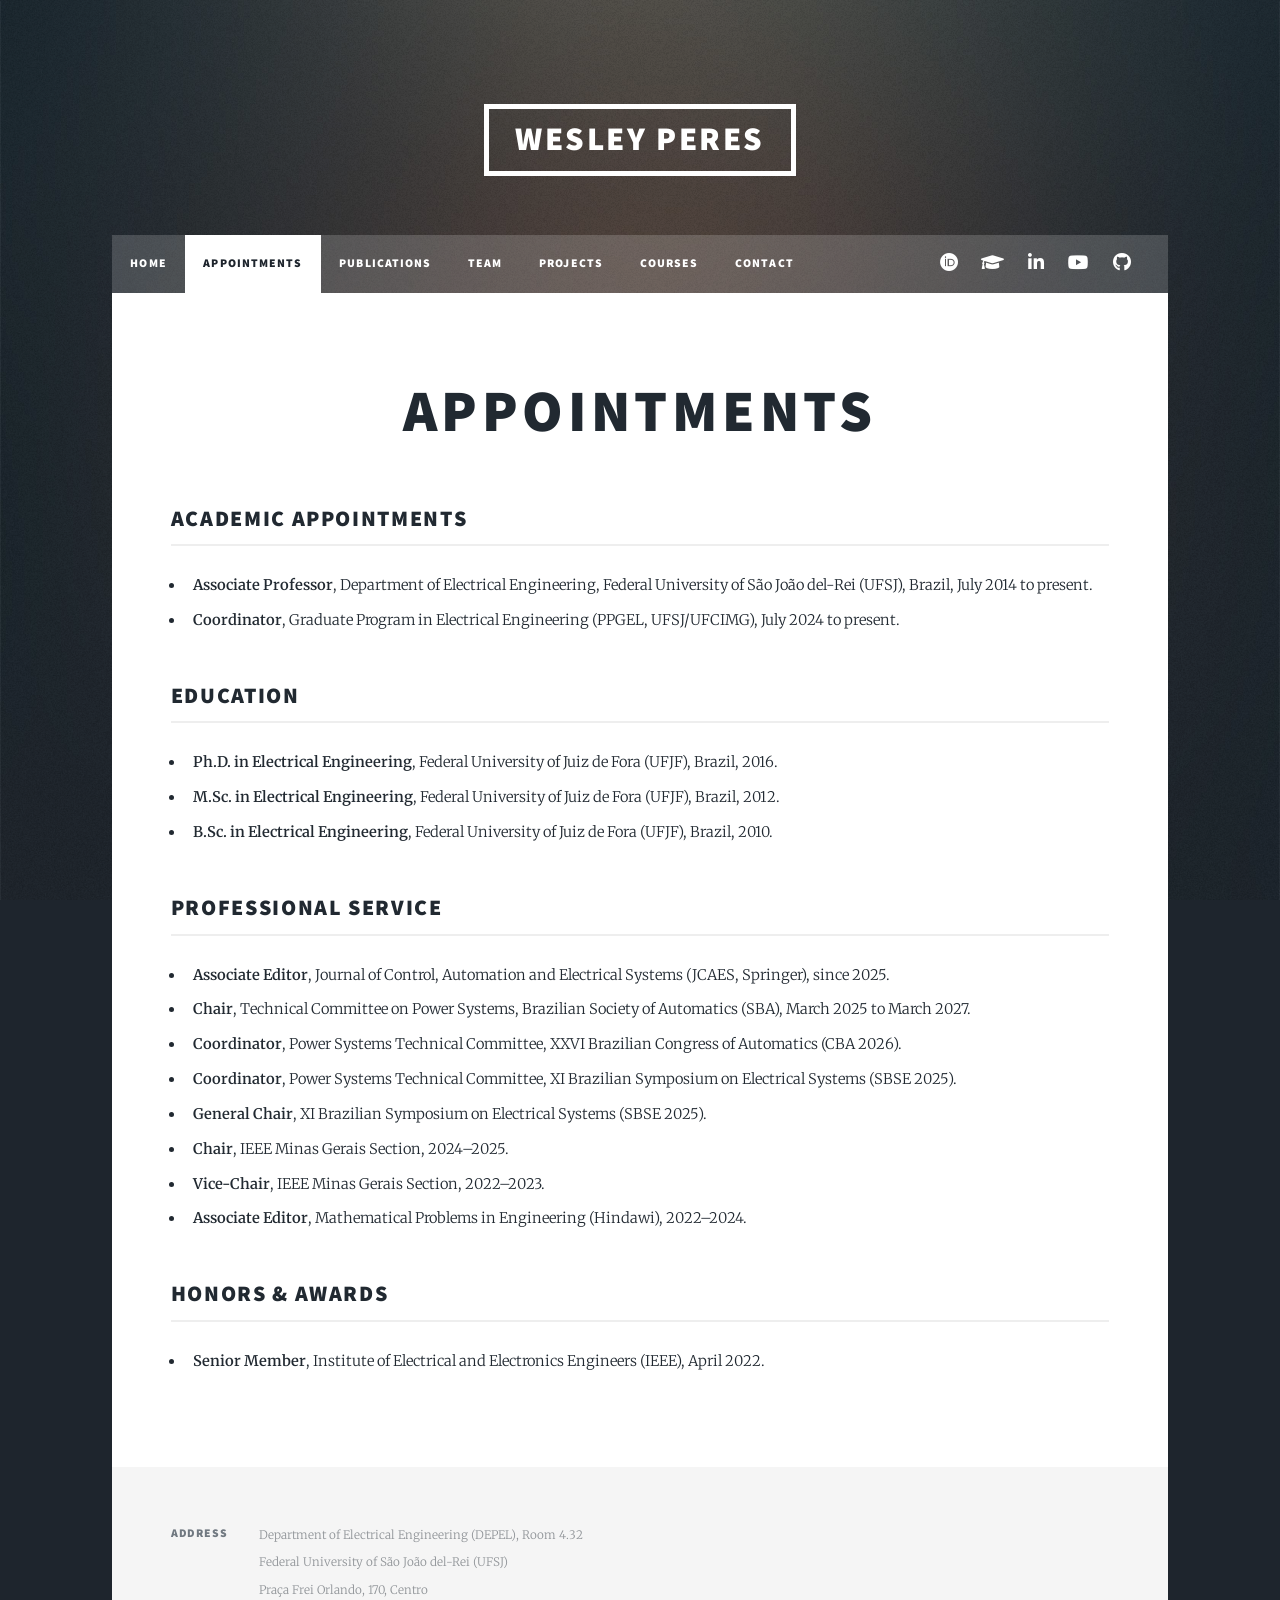
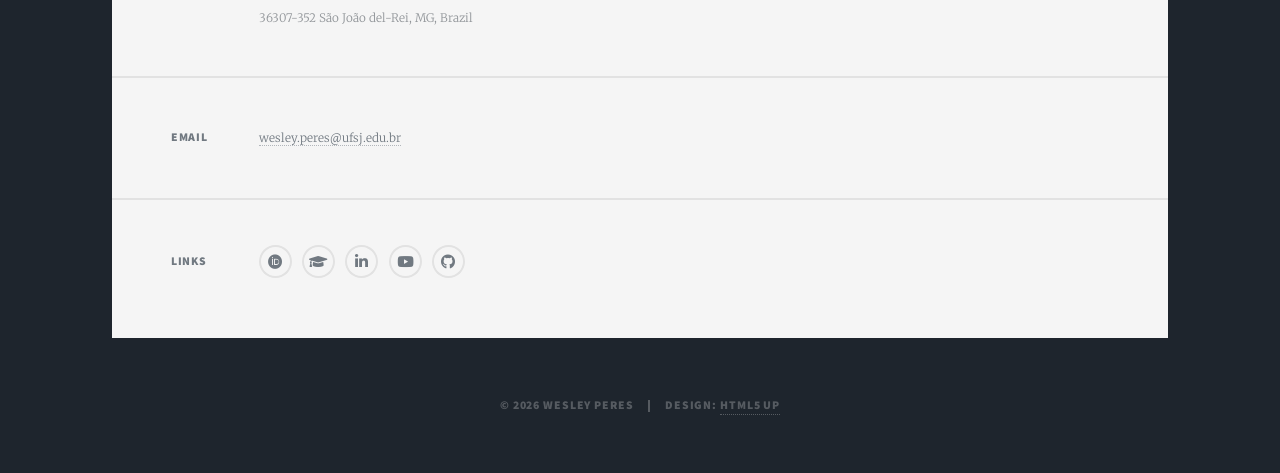
==== commit fc999e3e: "Update appointments_14_11.html" ====
--- a/appointments.html
+++ b/appointments.html
@@ -73,7 +73,7 @@
 									<li><b>Coordinator</b>, Power Systems Technical Committee, XI Brazilian Symposium on Electrical Systems (SBSE 2025).</li>
 									<li><b>General Chair</b>, XI Brazilian Symposium on Electrical Systems (SBSE 2025).</li>
 									<li><b>Chair</b>, IEEE Minas Gerais Section, 2024&ndash;2025.</li>
-									<li><b>Vice-Chair</b>, IEEE Minas Gerais Section, 2024&ndash;2025.</li>
+									<li><b>Vice-Chair</b>, IEEE Minas Gerais Section, 2022&ndash;2023.</li>
 									<li><b>Associate Editor</b>, Mathematical Problems in Engineering (Hindawi), 2022&ndash;2024.</li>
 								</ul>
 
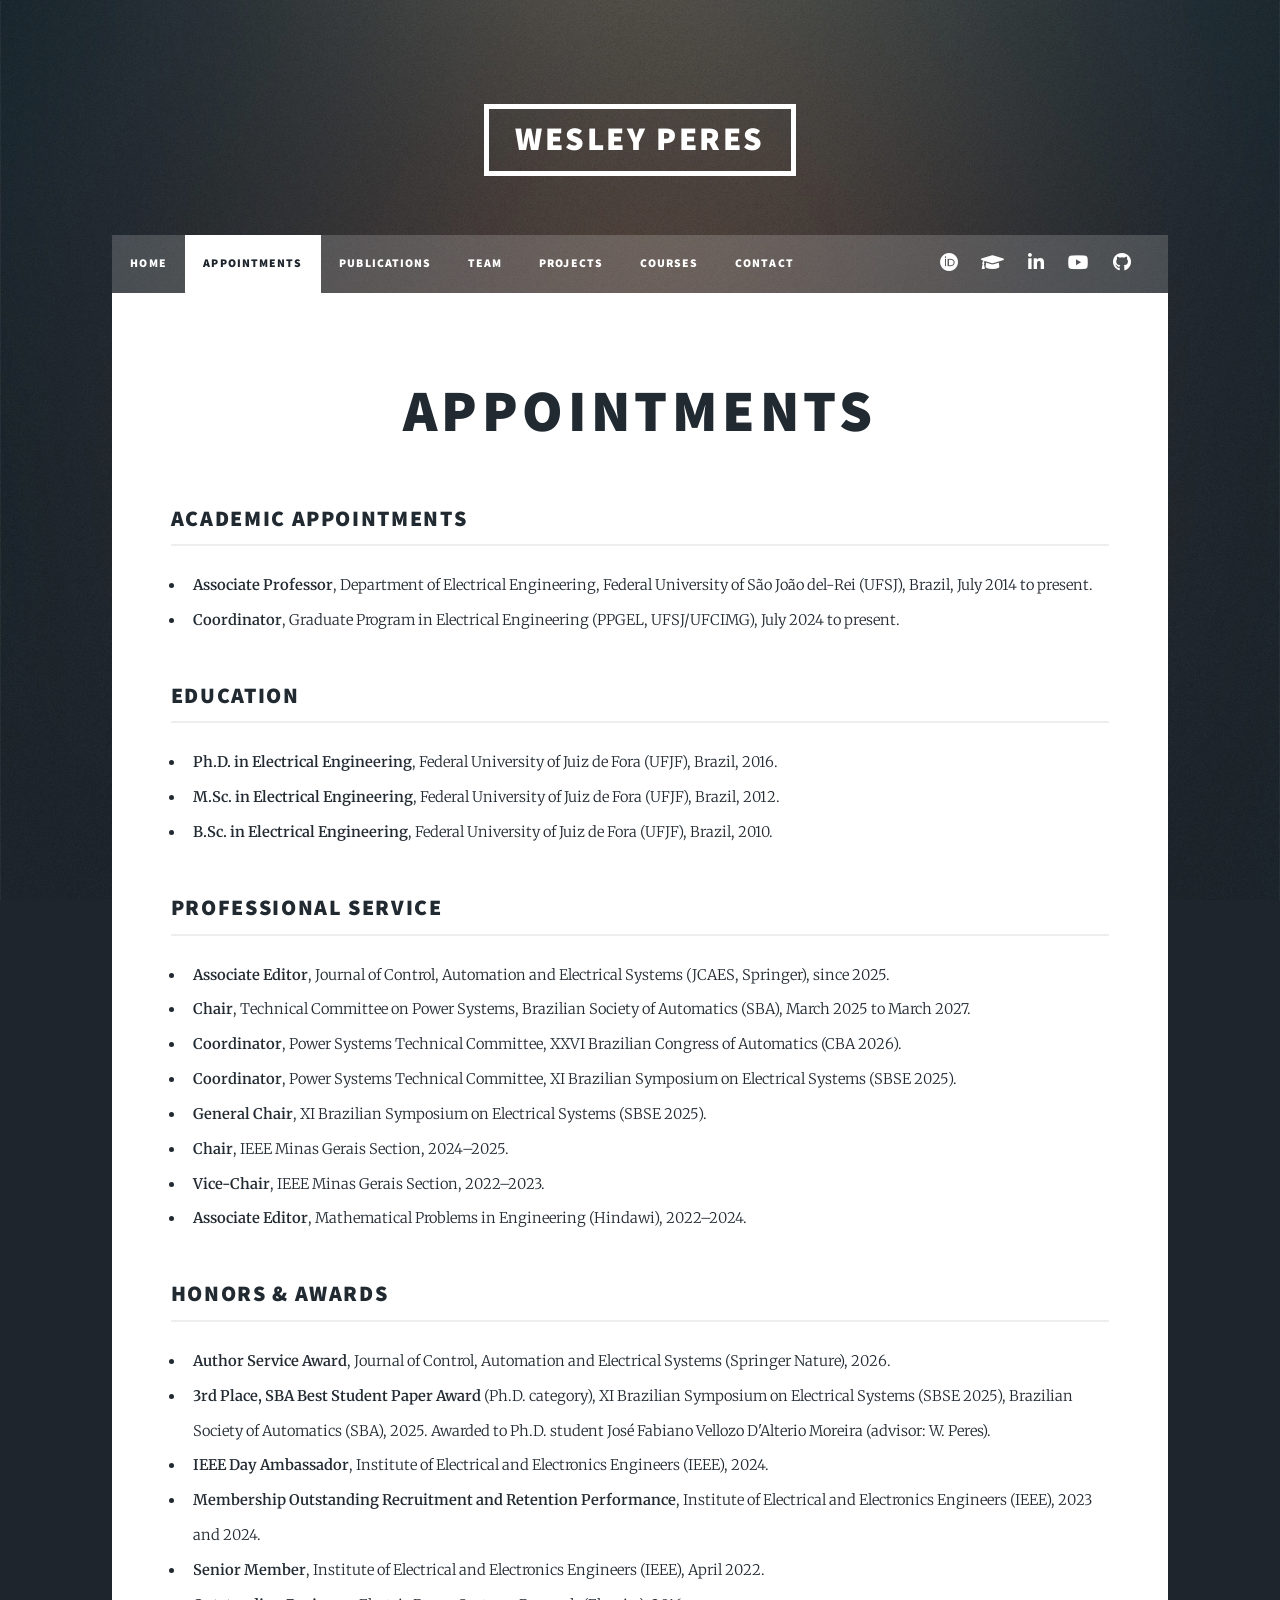
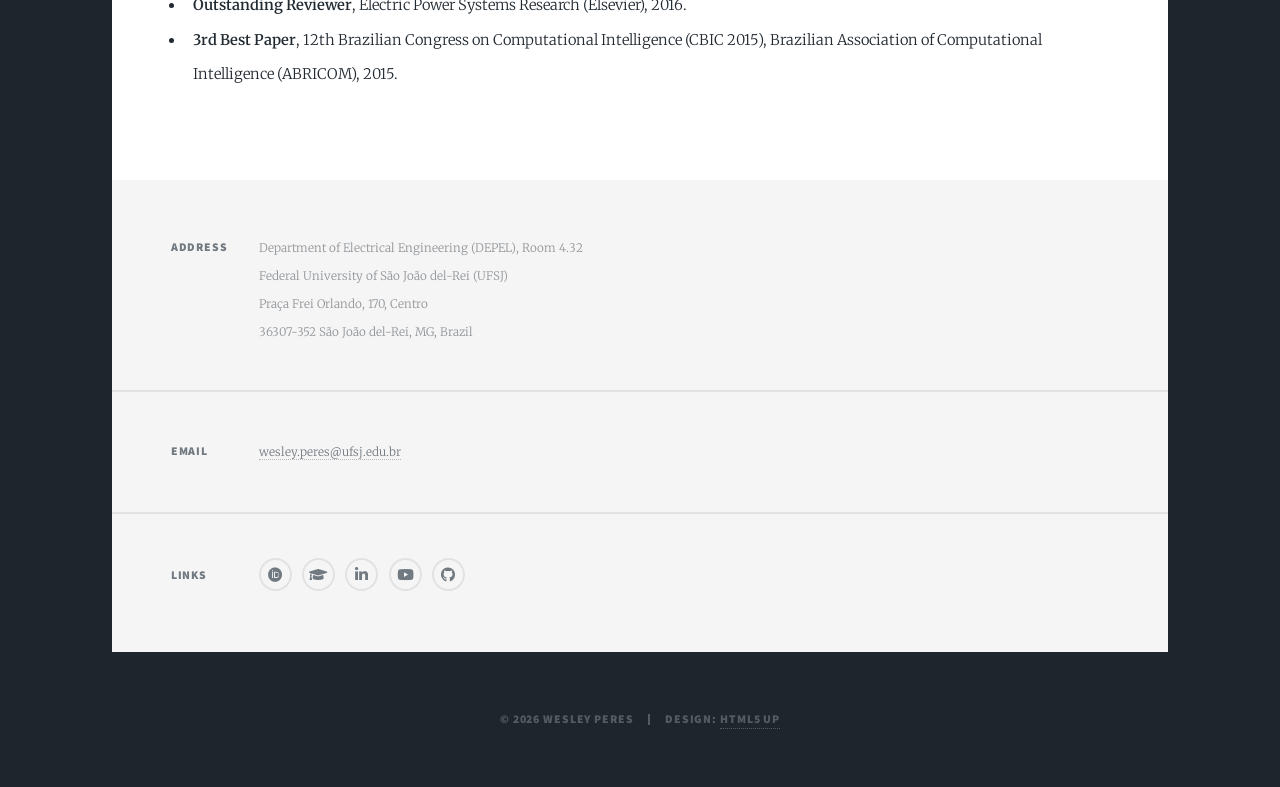
==== commit e0111c73: "Add files via upload" ====
--- a/appointments.html
+++ b/appointments.html
@@ -79,7 +79,13 @@
 
 								<h2>Honors &amp; Awards</h2>
 								<ul>
+									<li><b>Author Service Award</b>, Journal of Control, Automation and Electrical Systems (Springer Nature), 2026.</li>
+									<li><b>3rd Place, SBA Best Student Paper Award</b> (Ph.D. category), XI Brazilian Symposium on Electrical Systems (SBSE 2025), Brazilian Society of Automatics (SBA), 2025. Awarded to Ph.D. student José Fabiano Vellozo D'Alterio Moreira (advisor: W. Peres).</li>
+									<li><b>IEEE Day Ambassador</b>, Institute of Electrical and Electronics Engineers (IEEE), 2024.</li>
+									<li><b>Membership Outstanding Recruitment and Retention Performance</b>, Institute of Electrical and Electronics Engineers (IEEE), 2023 and 2024.</li>
 									<li><b>Senior Member</b>, Institute of Electrical and Electronics Engineers (IEEE), April 2022.</li>
+									<li><b>Outstanding Reviewer</b>, Electric Power Systems Research (Elsevier), 2016.</li>
+									<li><b>3rd Best Paper</b>, 12th Brazilian Congress on Computational Intelligence (CBIC 2015), Brazilian Association of Computational Intelligence (ABRICOM), 2015.</li>
 								</ul>
 
 						</section>
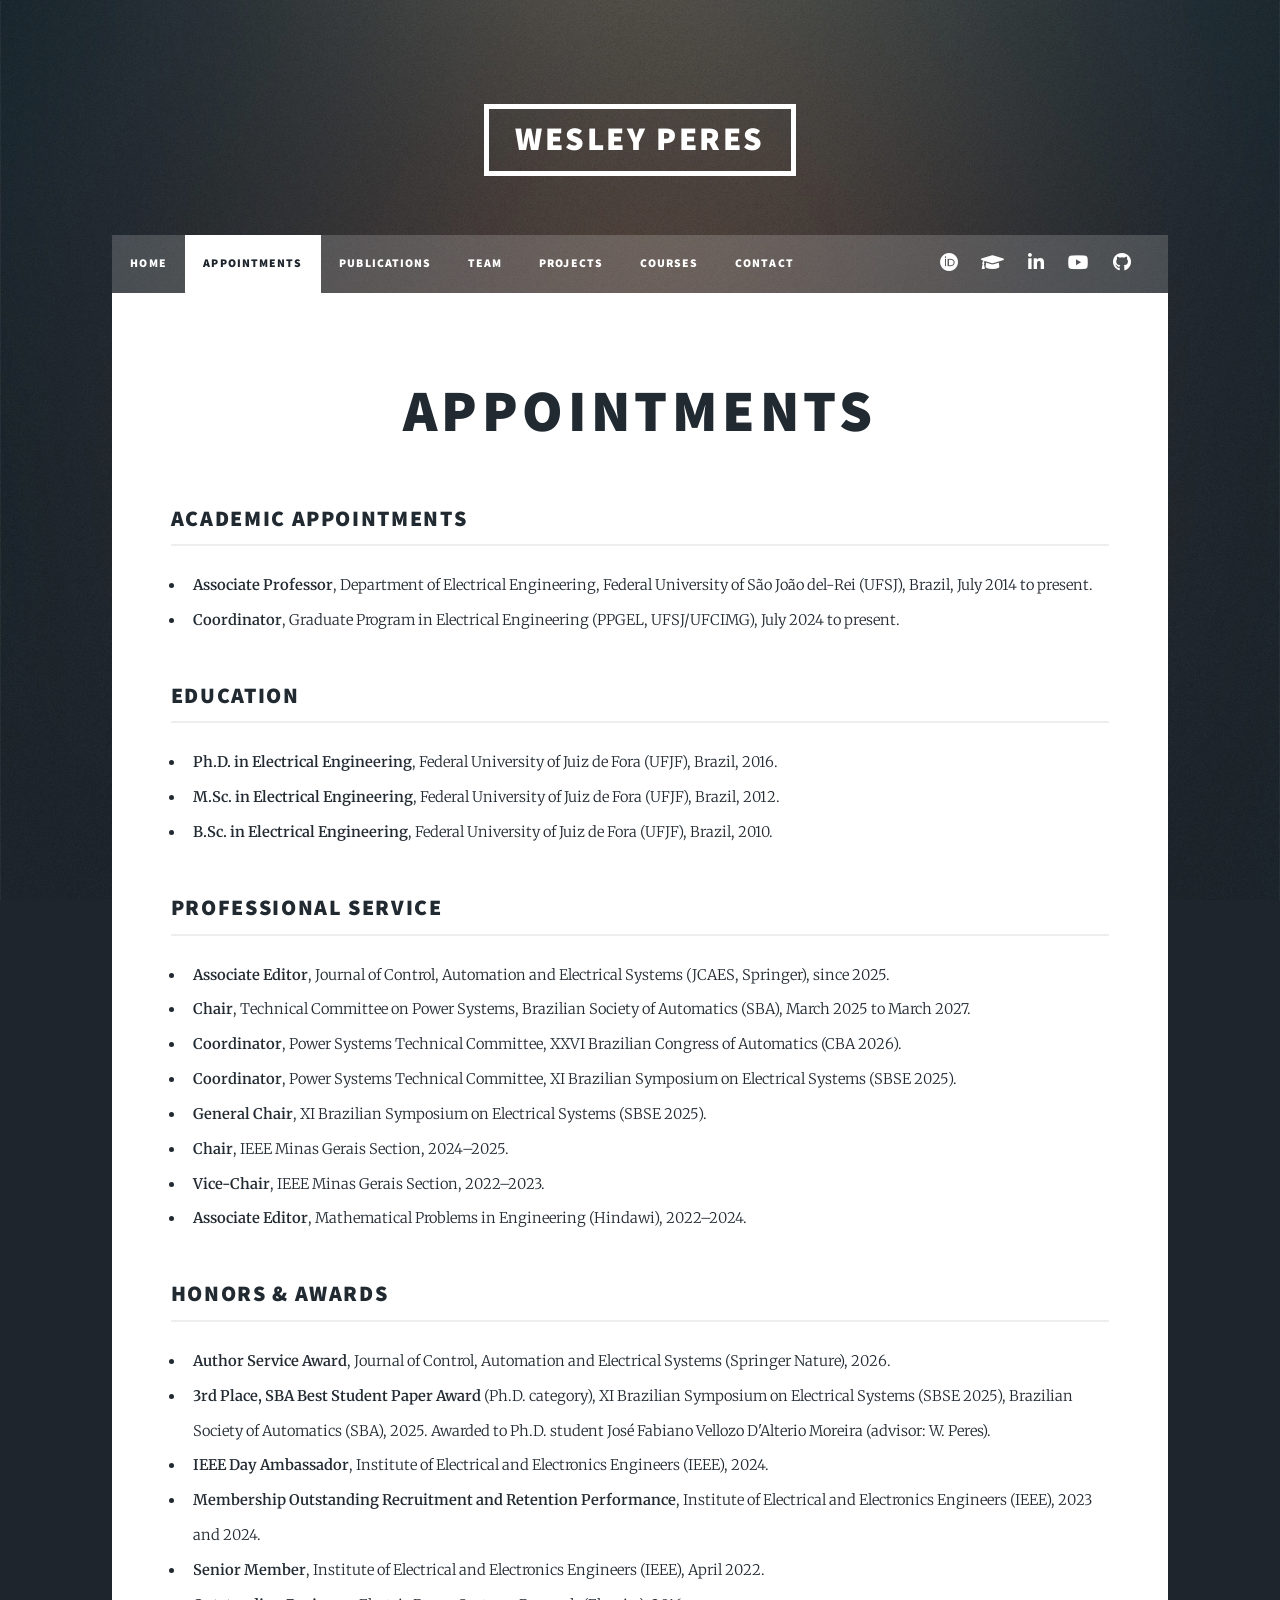
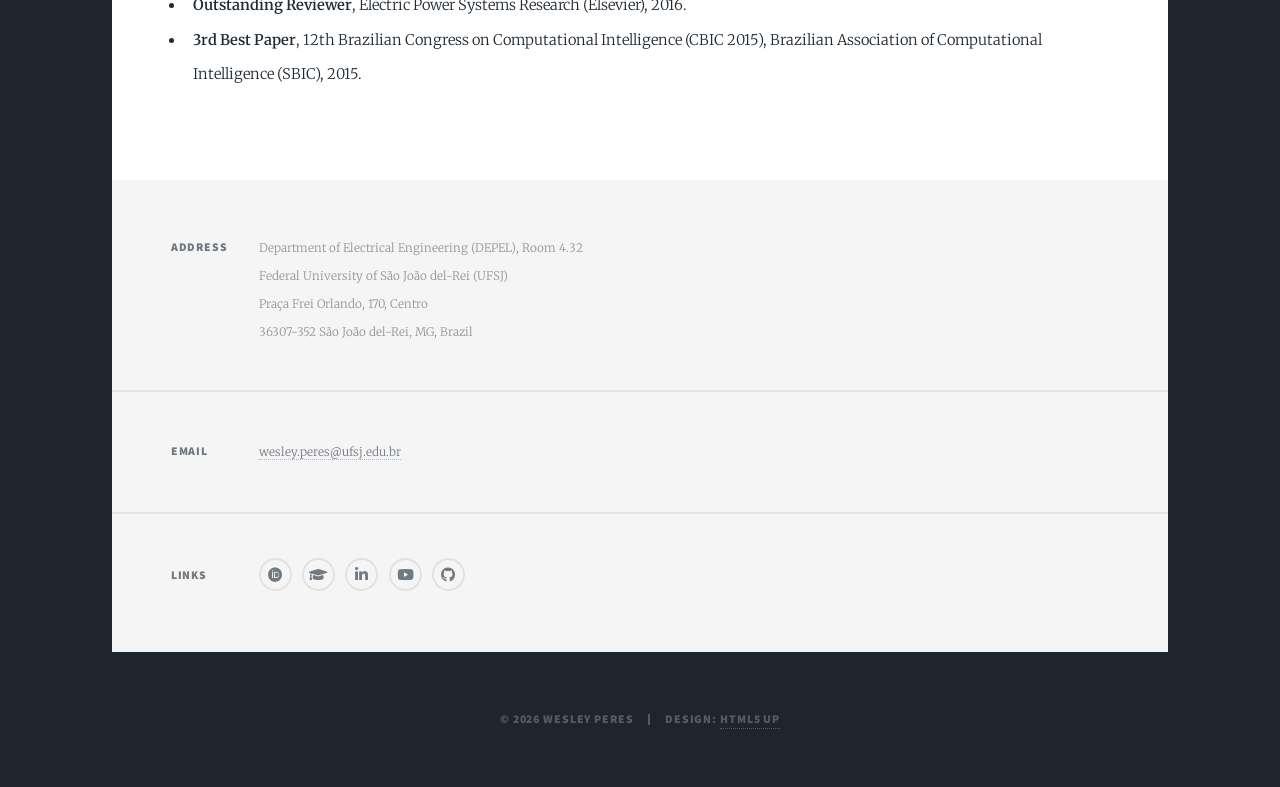
==== commit 33911bba: "Add files via upload" ====
--- a/appointments.html
+++ b/appointments.html
@@ -85,7 +85,7 @@
 									<li><b>Membership Outstanding Recruitment and Retention Performance</b>, Institute of Electrical and Electronics Engineers (IEEE), 2023 and 2024.</li>
 									<li><b>Senior Member</b>, Institute of Electrical and Electronics Engineers (IEEE), April 2022.</li>
 									<li><b>Outstanding Reviewer</b>, Electric Power Systems Research (Elsevier), 2016.</li>
-									<li><b>3rd Best Paper</b>, 12th Brazilian Congress on Computational Intelligence (CBIC 2015), Brazilian Association of Computational Intelligence (ABRICOM), 2015.</li>
+									<li><b>3rd Best Paper</b>, 12th Brazilian Congress on Computational Intelligence (CBIC 2015), Brazilian Association of Computational Intelligence (SBIC), 2015.</li>
 								</ul>
 
 						</section>
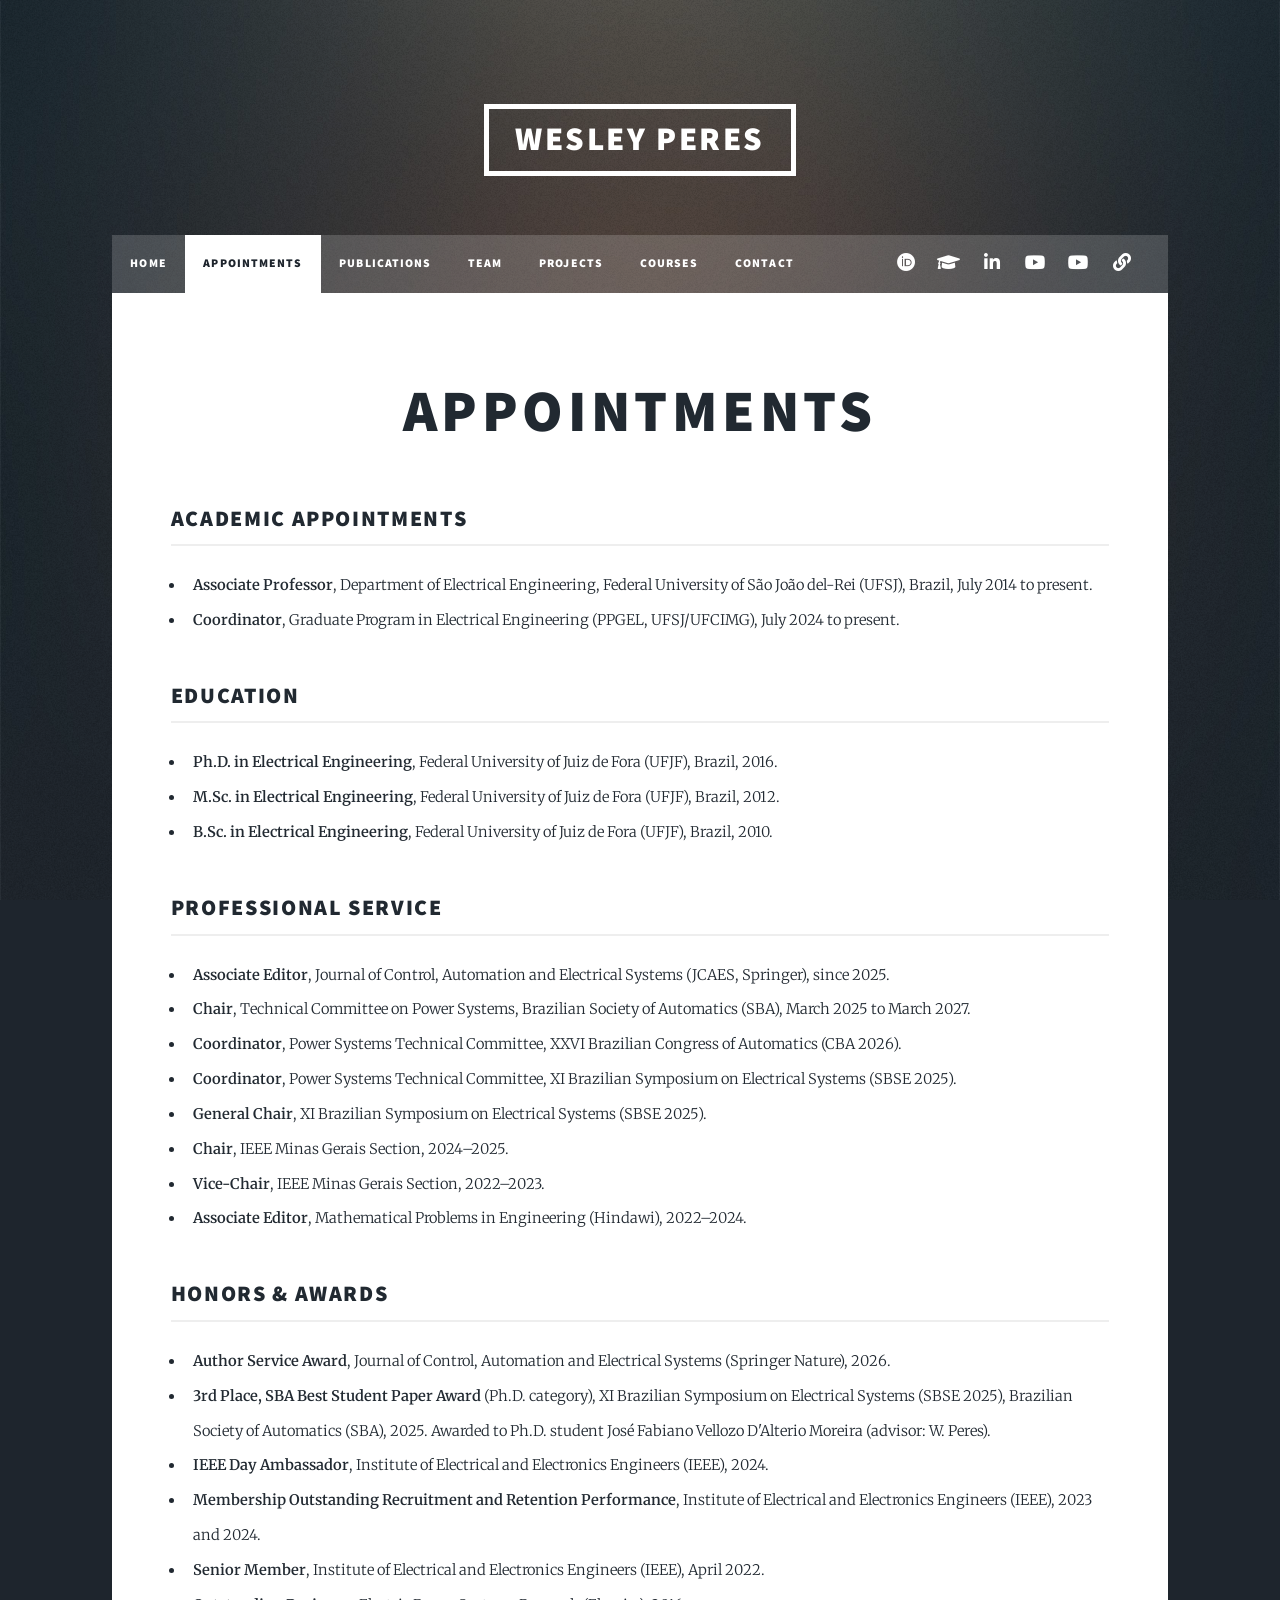
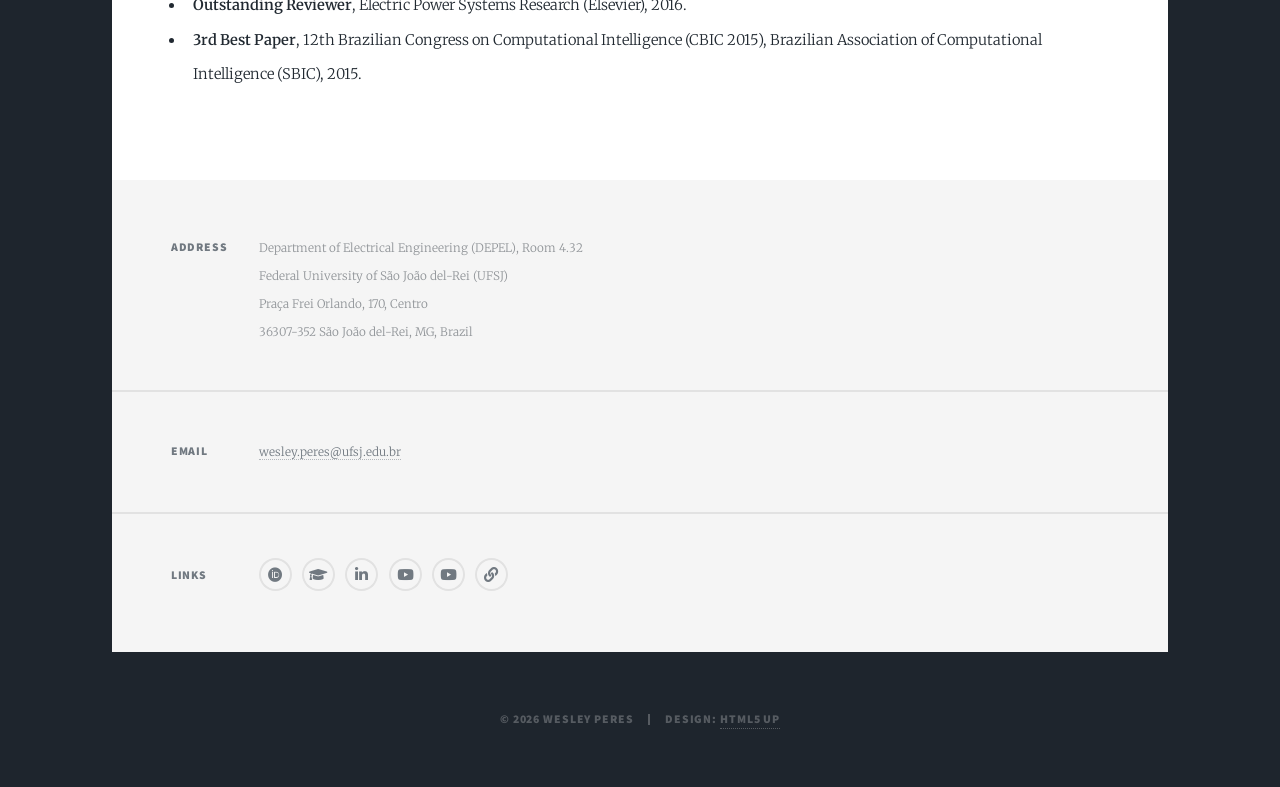
==== commit f4ba1144: "Add files via upload" ====
--- a/appointments.html
+++ b/appointments.html
@@ -36,11 +36,12 @@
 							<li><a href="contact.html">Contact</a></li>
 						</ul>
 						<ul class="icons">
-							<li><a href="https://orcid.org/0000-0003-3668-040X" class="icon brands fa-orcid"><span class="label">ORCID</span></a></li>
-							<li><a href="https://wesleyperesbr.github.io/bio/" class="icon solid fa-graduation-cap"><span class="label">Google Scholar</span></a></li><!-- TODO: trocar pelo link direto do Google Scholar -->
-							<li><a href="https://wesleyperesbr.github.io/bio/" class="icon brands fa-linkedin-in"><span class="label">LinkedIn</span></a></li><!-- TODO: trocar pelo link direto do LinkedIn -->
-							<li><a href="https://wesleyperesbr.github.io/bio/" class="icon brands fa-youtube"><span class="label">YouTube</span></a></li><!-- TODO: trocar pelo link direto do canal -->
-							<li><a href="https://github.com/wesleyperesbr" class="icon brands fa-github"><span class="label">GitHub</span></a></li>
+							<li><a href="https://orcid.org/0000-0003-3668-040X" title="ORCID" class="icon brands fa-orcid"><span class="label">ORCID</span></a></li>
+							<li><a href="https://scholar.google.com/citations?user=axIDP38AAAAJ&amp;hl=en" title="Google Scholar" class="icon solid fa-graduation-cap"><span class="label">Google Scholar</span></a></li>
+							<li><a href="https://www.linkedin.com/in/wesley-peres-27736424/" title="LinkedIn" class="icon brands fa-linkedin-in"><span class="label">LinkedIn</span></a></li>
+							<li><a href="https://www.youtube.com/@prof.wesleyperesbr" title="YouTube (Português)" data-lang="PT" class="icon brands fa-youtube lang"><span class="label">YouTube (Português)</span></a></li>
+							<li><a href="https://www.youtube.com/@wesleyperes.powersystems" title="YouTube (English)" data-lang="EN" class="icon brands fa-youtube lang"><span class="label">YouTube (English)</span></a></li>
+							<li><a href="https://wesleyperesbr.github.io/bio/" title="All links" class="icon solid fa-link"><span class="label">All links</span></a></li>
 						</ul>
 					</nav>
 
@@ -109,11 +110,12 @@
 							<section>
 								<h3>Links</h3>
 								<ul class="icons alt">
-									<li><a href="https://orcid.org/0000-0003-3668-040X" class="icon brands alt fa-orcid"><span class="label">ORCID</span></a></li>
-							<li><a href="https://wesleyperesbr.github.io/bio/" class="icon solid alt fa-graduation-cap"><span class="label">Google Scholar</span></a></li><!-- TODO: trocar pelo link direto do Google Scholar -->
-							<li><a href="https://wesleyperesbr.github.io/bio/" class="icon brands alt fa-linkedin-in"><span class="label">LinkedIn</span></a></li><!-- TODO: trocar pelo link direto do LinkedIn -->
-							<li><a href="https://wesleyperesbr.github.io/bio/" class="icon brands alt fa-youtube"><span class="label">YouTube</span></a></li><!-- TODO: trocar pelo link direto do canal -->
-							<li><a href="https://github.com/wesleyperesbr" class="icon brands alt fa-github"><span class="label">GitHub</span></a></li>
+									<li><a href="https://orcid.org/0000-0003-3668-040X" title="ORCID" class="icon brands alt fa-orcid"><span class="label">ORCID</span></a></li>
+							<li><a href="https://scholar.google.com/citations?user=axIDP38AAAAJ&amp;hl=en" title="Google Scholar" class="icon solid alt fa-graduation-cap"><span class="label">Google Scholar</span></a></li>
+							<li><a href="https://www.linkedin.com/in/wesley-peres-27736424/" title="LinkedIn" class="icon brands alt fa-linkedin-in"><span class="label">LinkedIn</span></a></li>
+							<li><a href="https://www.youtube.com/@prof.wesleyperesbr" title="YouTube (Português)" data-lang="PT" class="icon brands alt fa-youtube lang"><span class="label">YouTube (Português)</span></a></li>
+							<li><a href="https://www.youtube.com/@wesleyperes.powersystems" title="YouTube (English)" data-lang="EN" class="icon brands alt fa-youtube lang"><span class="label">YouTube (English)</span></a></li>
+							<li><a href="https://wesleyperesbr.github.io/bio/" title="All links" class="icon solid alt fa-link"><span class="label">All links</span></a></li>
 								</ul>
 							</section>
 						</section>
--- a/assets/css/custom.css
+++ b/assets/css/custom.css
@@ -12,3 +12,5 @@
 .map iframe { width: 100%; height: 22rem; border: 0; }
 #footer .split.contact { width: 100%; }
 #nav ul.links li a { padding: 0 1.25rem; }
+#main > .post h3 { font-size: 1.1rem; margin-top: 2rem; }
+ul.actions li a.button { white-space: normal; height: auto; line-height: 1.5; padding-top: 0.9rem; padding-bottom: 0.9rem; }
